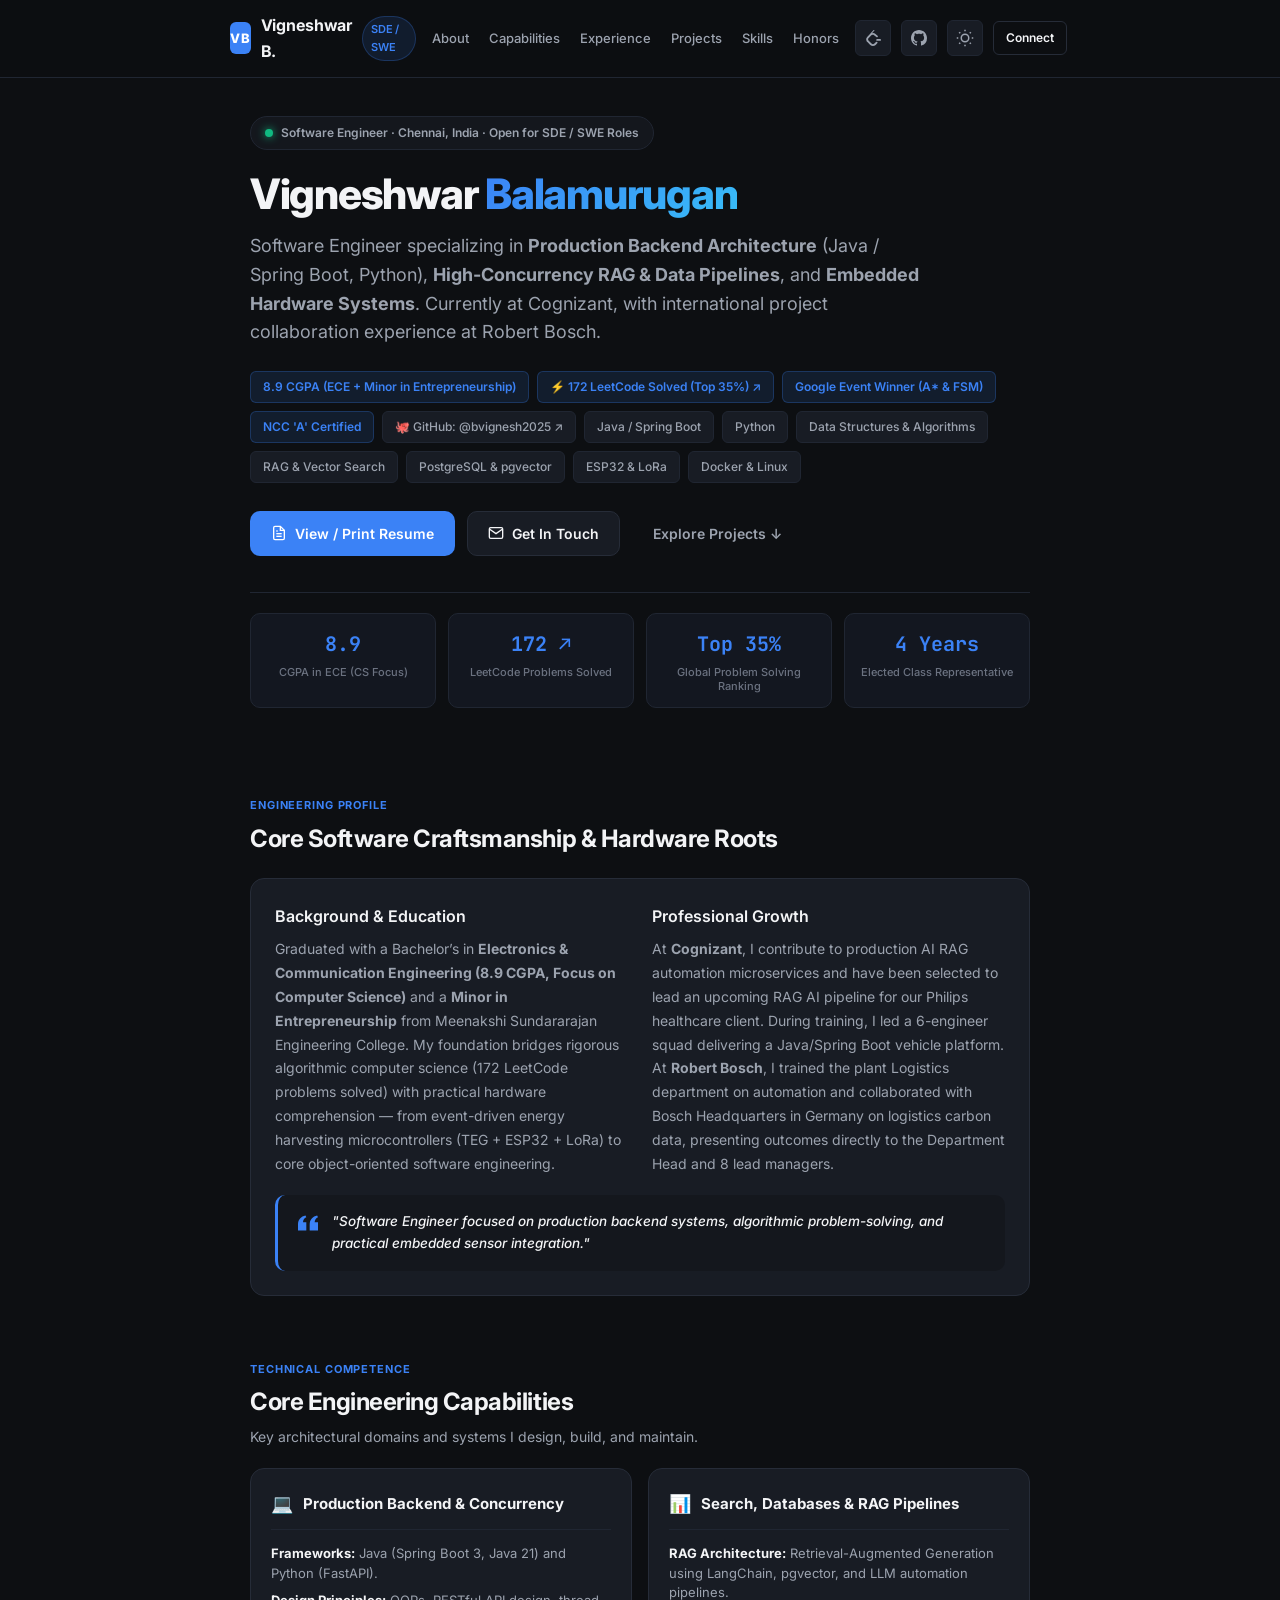
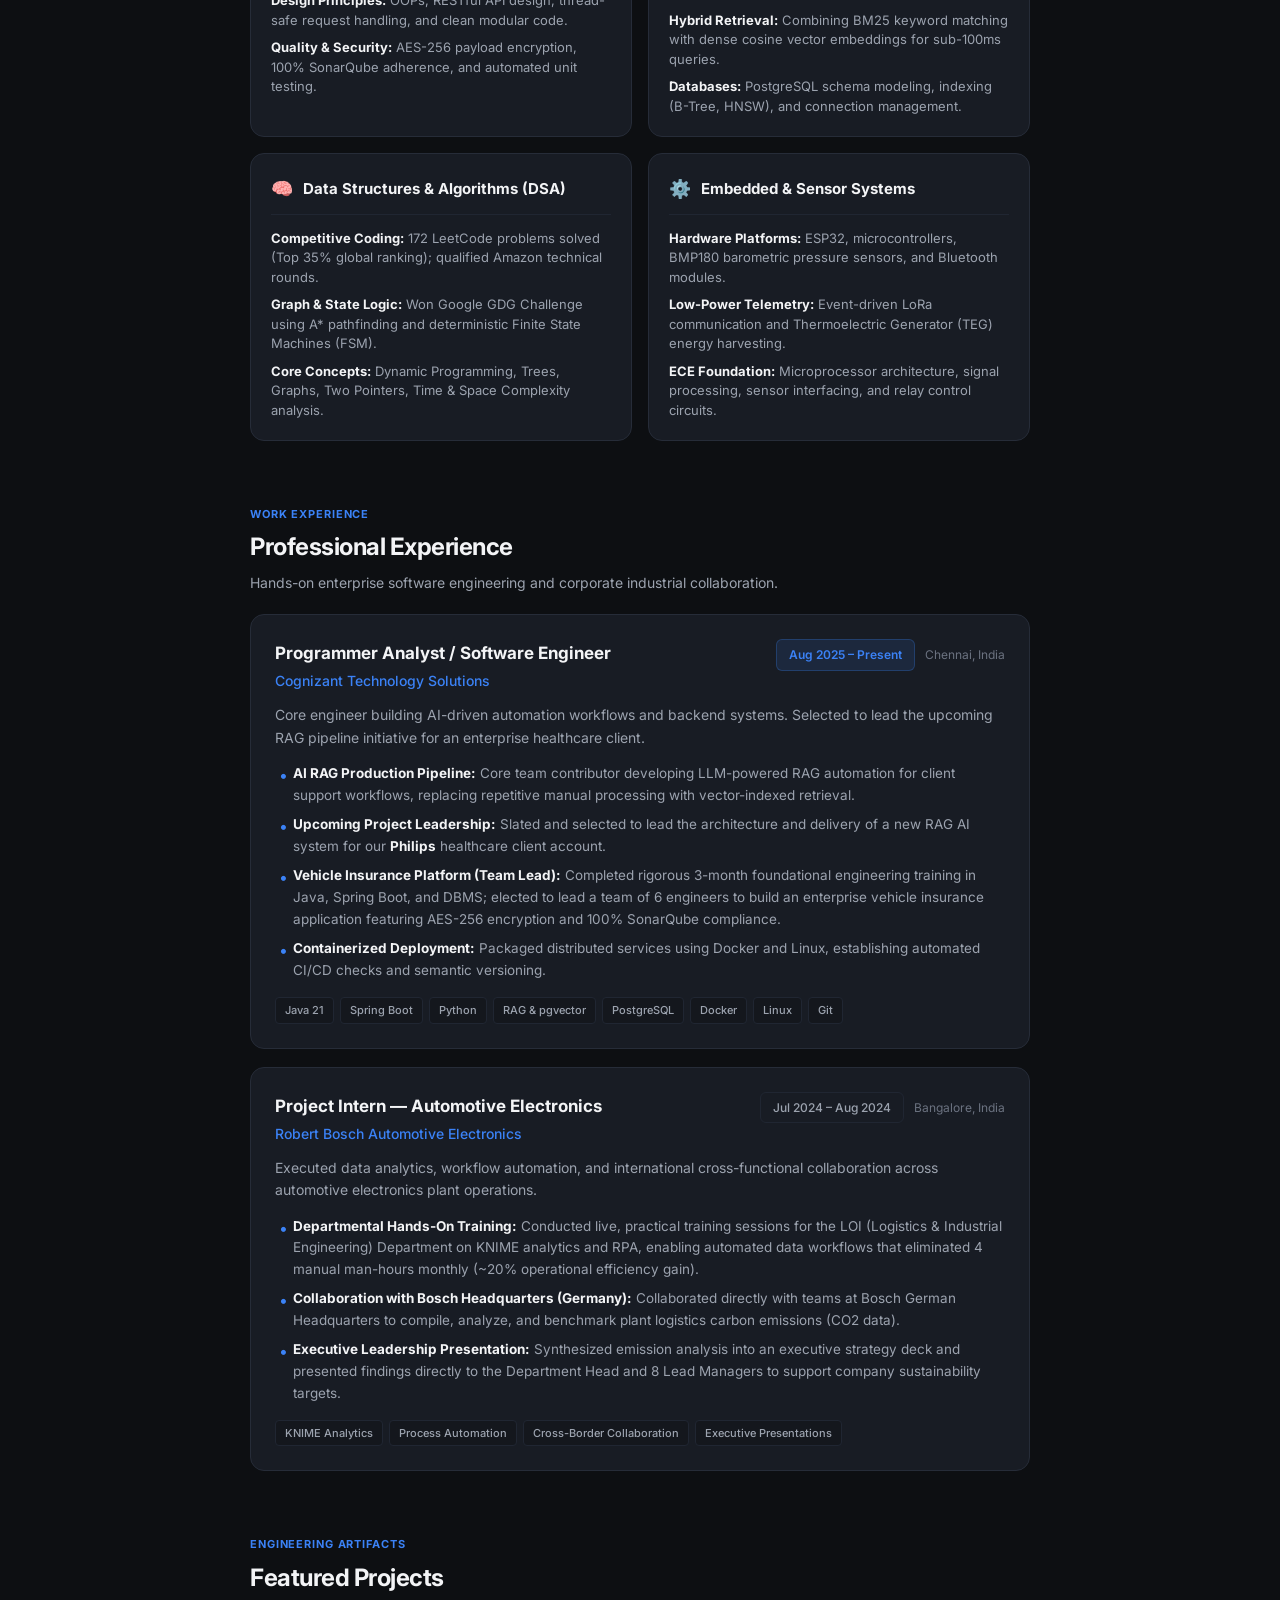
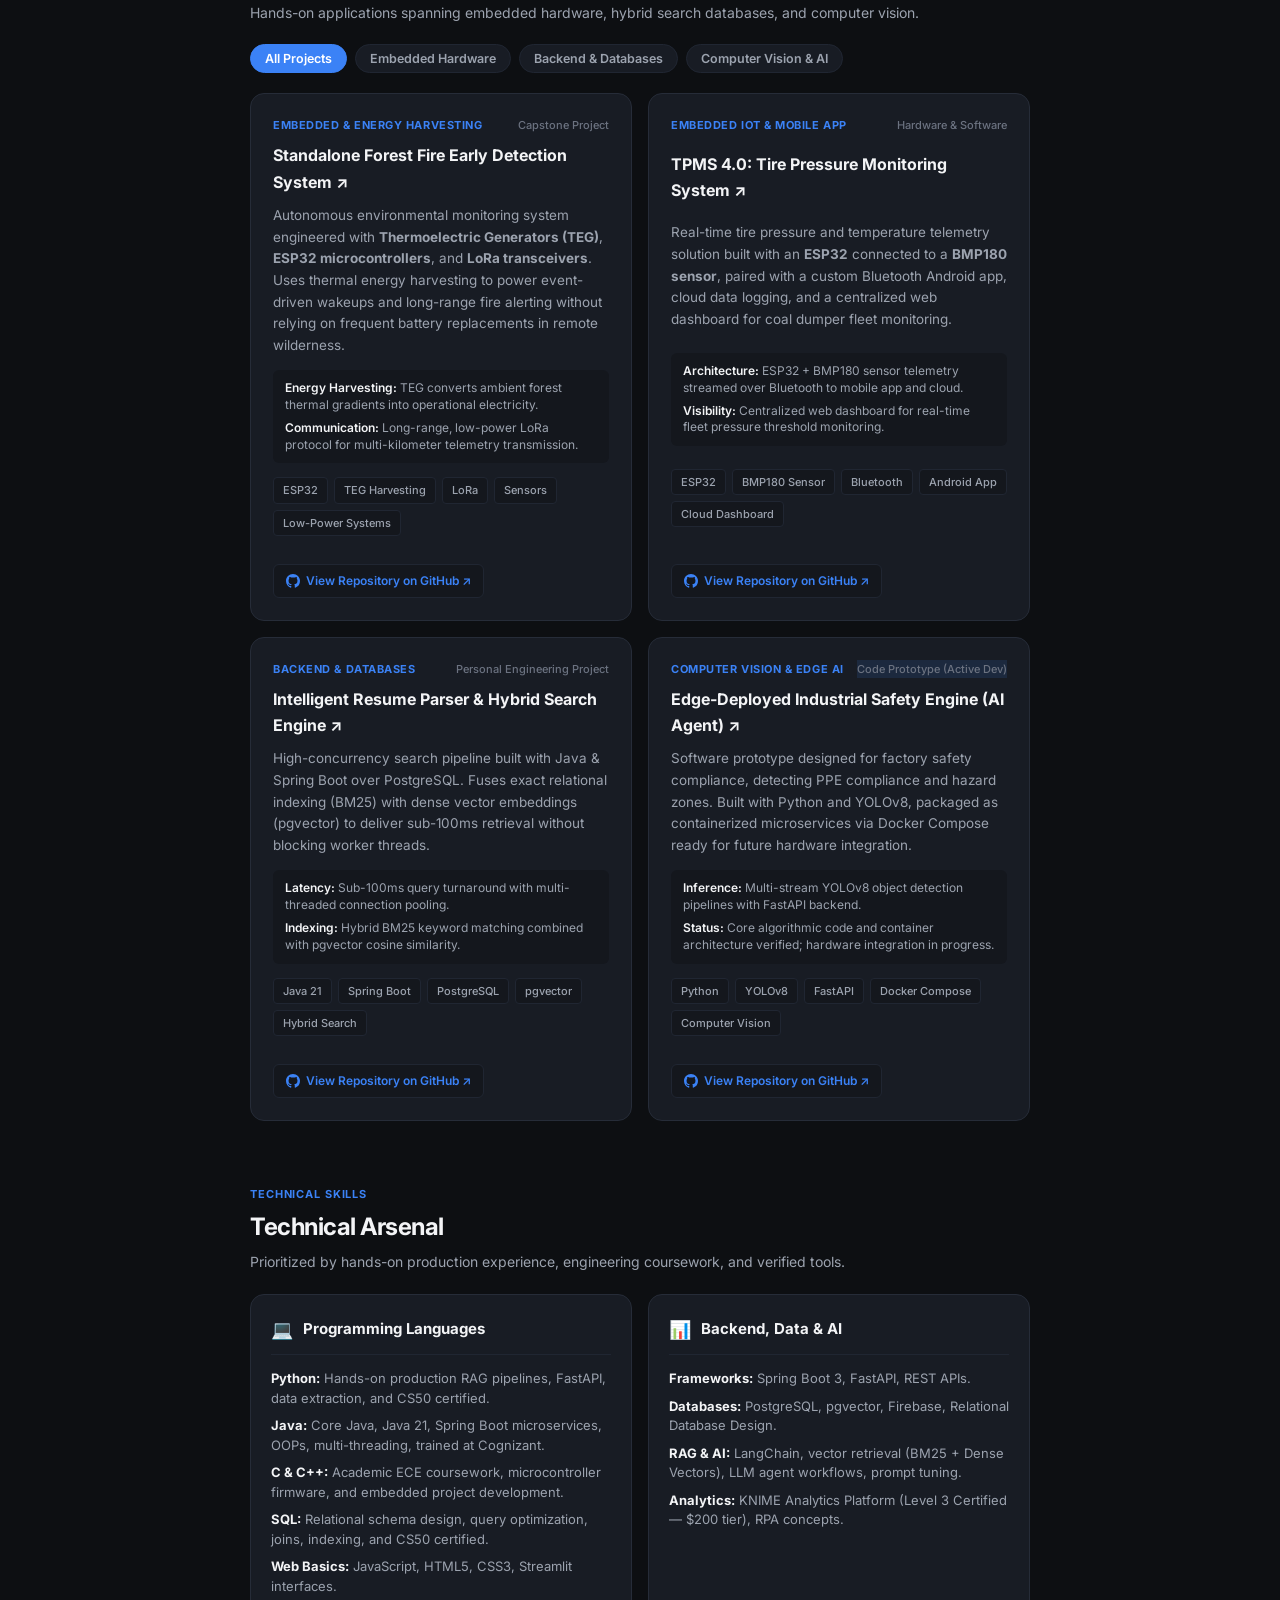
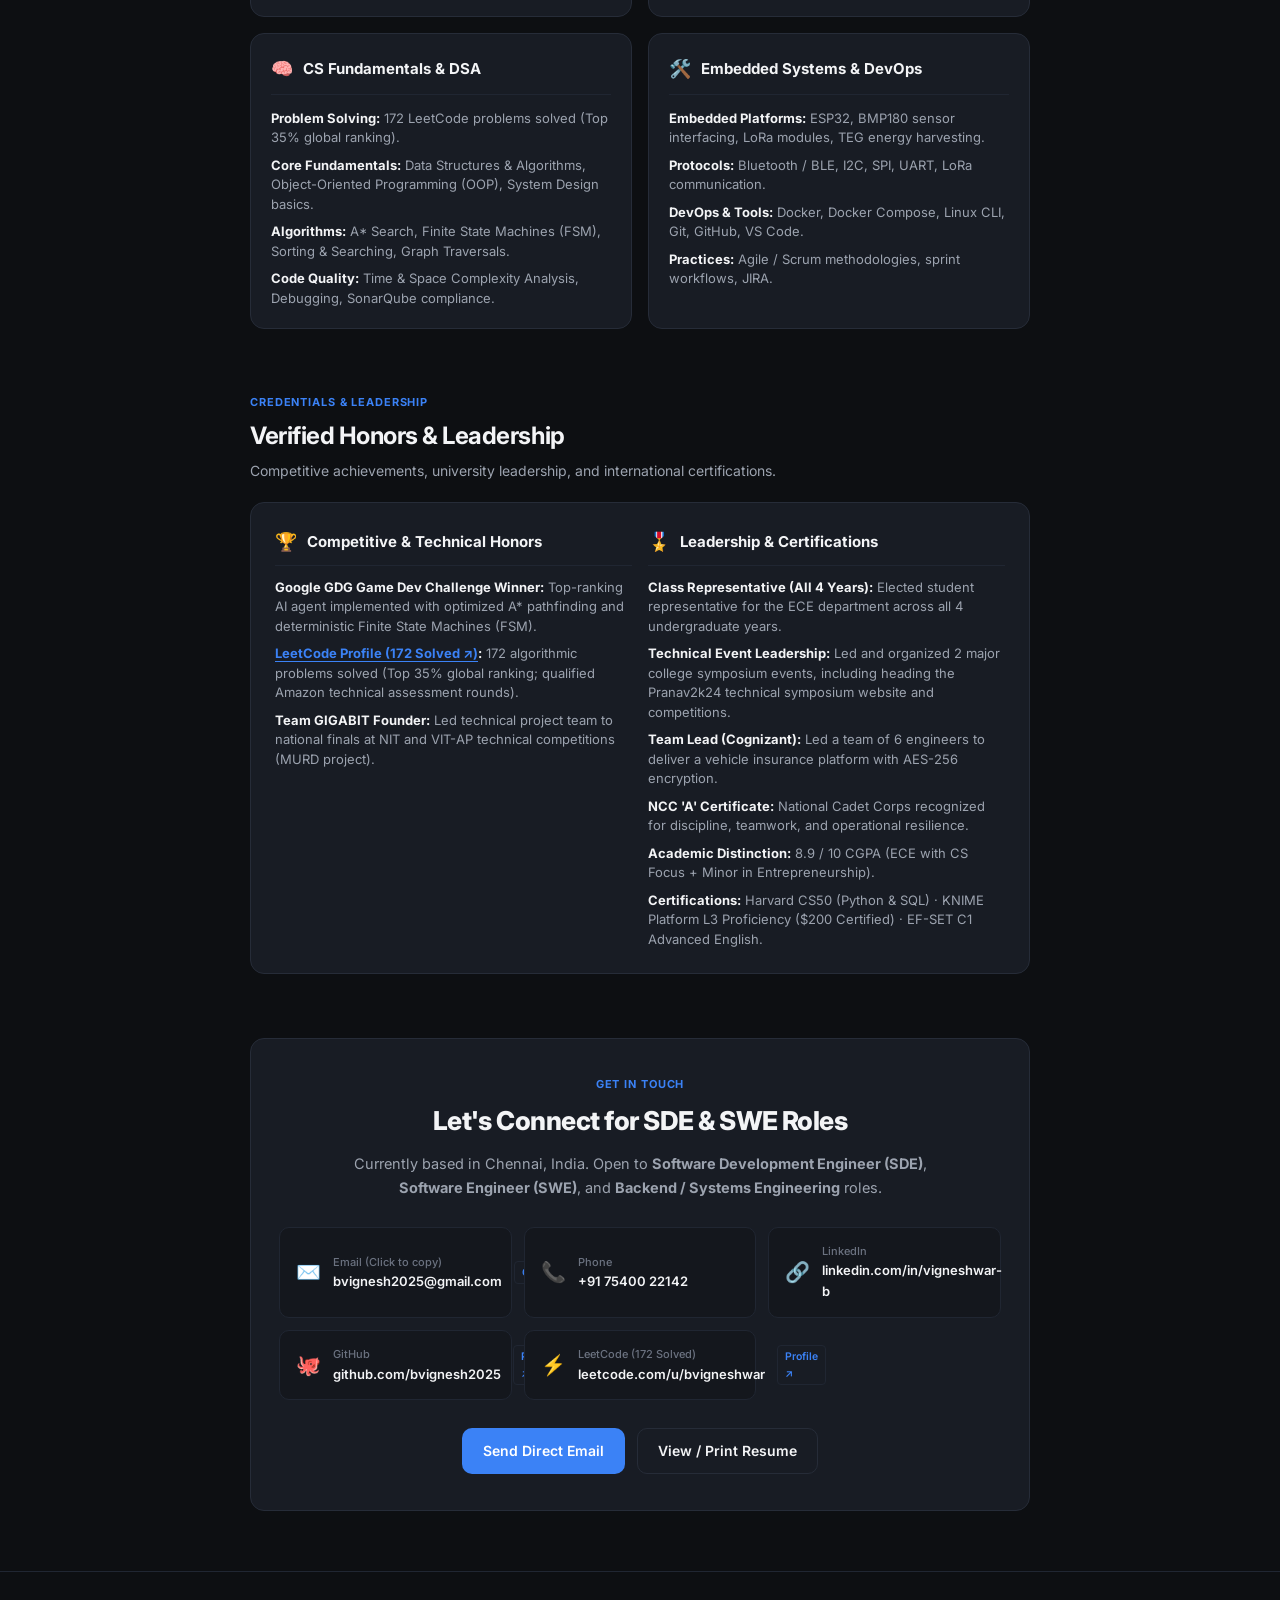
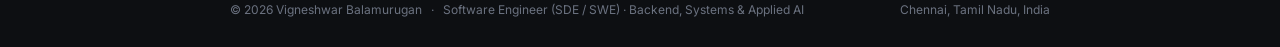
==== index.html @ 5b86caf5 "first commit" ====
<!DOCTYPE html>
<html lang="en" data-theme="dark">
<head>
  <meta charset="UTF-8">
  <meta name="viewport" content="width=device-width, initial-scale=1.0">
  <meta name="description" content="Vigneshwar Balamurugan — Software Engineer specializing in Production Backend (Java / Spring Boot, Python), RAG & Data Pipelines, and Embedded Hardware Systems.">
  <meta name="keywords" content="Vigneshwar Balamurugan, Software Engineer, SDE, SWE, Java, Spring Boot, Python, RAG, PostgreSQL, ESP32, LoRa, Chennai">
  <meta name="author" content="Vigneshwar Balamurugan">
  
  <!-- Open Graph / Social Sharing -->
  <meta property="og:title" content="Vigneshwar Balamurugan | Software Engineer (SDE / SWE)">
  <meta property="og:description" content="Software Engineer specializing in Backend Architecture, High-Concurrency RAG Pipelines, and Embedded Hardware Systems.">
  <meta property="og:type" content="website">
  
  <title>Vigneshwar Balamurugan | Software Engineer (SDE / SWE)</title>
  
  <!-- Favicon (SVG) -->
  <link rel="icon" href="data:image/svg+xml,<svg xmlns='http://www.w3.org/2000/svg' viewBox='0 0 100 100'><text y='.9em' font-size='90'>⚡</text></svg>">
  
  <!-- Google Fonts: Inter & JetBrains Mono -->
  <link rel="preconnect" href="https://fonts.googleapis.com">
  <link rel="preconnect" href="https://fonts.gstatic.com" crossorigin>
  <link href="https://fonts.googleapis.com/css2?family=Inter:wght@300;400;500;600;700;800&family=JetBrains+Mono:wght@400;500;600&display=swap" rel="stylesheet">
  
  <!-- Main Stylesheet -->
  <link rel="stylesheet" href="css/style.css">
</head>
<body>

  <!-- =================================================================
       NAVIGATION HEADER
       ================================================================= -->
  <header class="site-header">
    <div class="nav-container">
      <a href="#hero" class="nav-brand">
        <span class="brand-monogram">VB</span>
        <span class="brand-name">Vigneshwar B.</span>
        <span class="brand-badge">SDE / SWE</span>
      </a>

      <nav class="nav-links" id="navLinks">
        <a href="#about">About</a>
        <a href="#capabilities">Capabilities</a>
        <a href="#experience">Experience</a>
        <a href="#projects">Projects</a>
        <a href="#skills">Skills</a>
        <a href="#honors">Honors</a>
      </nav>

      <div class="nav-actions">
        <!-- LeetCode Nav Link -->
        <a href="https://leetcode.com/u/bvigneshwar/" target="_blank" rel="noopener noreferrer" class="icon-btn" title="LeetCode Profile (172 Solved)">
          <svg viewBox="0 0 24 24" fill="currentColor" style="width:16px;height:16px;"><path d="M13.483 0a1.374 1.374 0 0 0-.961.438L7.116 6.226l-3.854 4.126a5.266 5.266 0 0 0-1.209 2.104 5.35 5.35 0 0 0-.125.513 5.527 5.527 0 0 0 .062 2.362 5.83 5.83 0 0 0 .349 1.017 5.938 5.938 0 0 0 1.271 1.818l4.277 4.193.039.038c2.248 2.165 5.852 2.133 8.063-.074l2.396-2.392c.54-.54.54-1.414.003-1.955a1.378 1.378 0 0 0-1.951-.003l-2.396 2.392a3.021 3.021 0 0 1-4.205.038l-.02-.019-4.276-4.193c-.652-.64-.972-1.469-.948-2.263a2.68 2.68 0 0 1 .066-.523 2.545 2.545 0 0 1 .619-1.164L9.13 8.114c1.058-1.134 3.204-1.27 4.43-.278l3.501 2.831c.593.48 1.461.387 1.94-.207a1.384 1.384 0 0 0-.207-1.943l-3.5-2.831c-.8-.647-1.766-1.045-2.774-1.135a4.773 4.773 0 0 0-2.037.147L14.444.438A1.374 1.374 0 0 0 13.483 0zm4.747 13.497a1.38 1.38 0 0 0-1.38 1.38v.006a1.38 1.38 0 0 0 1.38 1.38h4.39a1.38 1.38 0 0 0 1.38-1.38v-.006a1.38 1.38 0 0 0-1.38-1.38h-4.39z"/></svg>
        </a>

        <!-- GitHub Nav Link -->
        <a href="https://github.com/bvignesh2025" target="_blank" rel="noopener noreferrer" class="icon-btn" title="GitHub Profile">
          <svg viewBox="0 0 24 24" fill="currentColor" style="width:16px;height:16px;"><path d="M12 0C5.37 0 0 5.37 0 12c0 5.31 3.435 9.795 8.205 11.385.6.105.825-.255.825-.57 0-.285-.015-1.23-.015-2.235-3.015.555-3.795-.735-4.035-1.41-.135-.345-.72-1.41-1.23-1.695-.42-.225-1.02-.78-.015-.795.945-.015 1.62.87 1.845 1.23 1.08 1.815 2.805 1.305 3.495.99.105-.78.42-1.305.765-1.605-2.67-.3-5.46-1.335-5.46-5.925 0-1.305.465-2.385 1.23-3.225-.12-.3-.54-1.53.12-3.18 0 0 1.005-.315 3.3 1.23.96-.27 1.98-.405 3-.405s2.04.135 3 .405c2.295-1.56 3.3-1.23 3.3-1.23.66 1.65.24 2.88.12 3.18.765.84 1.23 1.905 1.23 3.225 0 4.605-2.805 5.625-5.475 5.925.435.375.81 1.095.81 2.22 0 1.605-.015 2.895-.015 3.3 0 .315.225.69.825.57A12.02 12.02 0 0 0 24 12c0-6.63-5.37-12-12-12z"/></svg>
        </a>

        <!-- Theme Toggle (Dark/Light) -->
        <button id="themeToggle" class="icon-btn" aria-label="Toggle dark/light mode" title="Toggle Theme">
          <svg class="sun-icon" viewBox="0 0 24 24" fill="none" stroke="currentColor" stroke-width="2">
            <circle cx="12" cy="12" r="5"></circle>
            <line x1="12" y1="1" x2="12" y2="3"></line>
            <line x1="12" y1="21" x2="12" y2="23"></line>
            <line x1="4.22" y1="4.22" x2="5.64" y2="5.64"></line>
            <line x1="18.36" y1="18.36" x2="19.78" y2="19.78"></line>
            <line x1="1" y1="12" x2="3" y2="12"></line>
            <line x1="21" y1="12" x2="23" y2="12"></line>
            <line x1="4.22" y1="19.78" x2="5.64" y2="18.36"></line>
            <line x1="18.36" y1="5.64" x2="19.78" y2="4.22"></line>
          </svg>
          <svg class="moon-icon" viewBox="0 0 24 24" fill="none" stroke="currentColor" stroke-width="2">
            <path d="M21 12.79A9 9 0 1 1 11.21 3 7 7 0 0 0 21 12.79z"></path>
          </svg>
        </button>

        <!-- Quick Contact CTA -->
        <a href="#contact" class="btn btn-sm btn-outline">Connect</a>
      </div>
    </div>
  </header>

  <!-- MAIN WRAPPER -->
  <main class="page-wrapper">
    <div class="content-container">

      <!-- =================================================================
           SECTION 1: HERO & CORE IDENTITY
           ================================================================= -->
      <section id="hero" class="hero-section">
        <!-- Status Pill -->
        <div class="status-pill">
          <span class="status-dot"></span>
          <span>Software Engineer · Chennai, India · Open for SDE / SWE Roles</span>
        </div>

        <h1 class="hero-title">
          Vigneshwar <span class="gradient-text">Balamurugan</span>
        </h1>
        
        <p class="hero-subtitle">
          Software Engineer specializing in <strong>Production Backend Architecture</strong> (Java / Spring Boot, Python), 
          <strong>High-Concurrency RAG & Data Pipelines</strong>, and <strong>Embedded Hardware Systems</strong>. 
          Currently at Cognizant, with international project collaboration experience at Robert Bosch.
        </p>

        <!-- Key Highlights Badges -->
        <div class="badge-group">
          <span class="badge badge-accent">8.9 CGPA (ECE + Minor in Entrepreneurship)</span>
          <a href="https://leetcode.com/u/bvigneshwar/" target="_blank" rel="noopener noreferrer" class="badge badge-accent" style="text-decoration:none;display:inline-flex;align-items:center;gap:4px;">
            <span>⚡ 172 LeetCode Solved (Top 35%) ↗</span>
          </a>
          <span class="badge badge-accent">Google Event Winner (A* & FSM)</span>
          <span class="badge badge-accent">NCC 'A' Certified</span>
          <a href="https://github.com/bvignesh2025" target="_blank" rel="noopener noreferrer" class="badge" style="text-decoration:none;display:inline-flex;align-items:center;gap:4px;">
            <span>🐙 GitHub: @bvignesh2025 ↗</span>
          </a>
          <span class="badge">Java / Spring Boot</span>
          <span class="badge">Python</span>
          <span class="badge">Data Structures & Algorithms</span>
          <span class="badge">RAG & Vector Search</span>
          <span class="badge">PostgreSQL & pgvector</span>
          <span class="badge">ESP32 & LoRa</span>
          <span class="badge">Docker & Linux</span>
        </div>

        <!-- Call to Actions -->
        <div class="hero-actions">
          <a href="resume.html" target="_blank" class="btn btn-primary" id="resumeDownloadBtn">
            <svg viewBox="0 0 24 24" fill="none" stroke="currentColor" stroke-width="2" class="btn-icon">
              <path d="M14 2H6a2 2 0 0 0-2 2v16a2 2 0 0 0 2 2h12a2 2 0 0 0 2-2V8z"></path>
              <polyline points="14 2 14 8 20 8"></polyline>
              <line x1="16" y1="13" x2="8" y2="13"></line>
              <line x1="16" y1="17" x2="8" y2="17"></line>
              <polyline points="10 9 9 9 8 9"></polyline>
            </svg>
            View / Print Resume
          </a>

          <a href="mailto:bvignesh2025@gmail.com" class="btn btn-secondary">
            <svg viewBox="0 0 24 24" fill="none" stroke="currentColor" stroke-width="2" class="btn-icon">
              <path d="M4 4h16c1.1 0 2 .9 2 2v12c0 1.1-.9 2-2 2H4c-1.1 0-2-.9-2-2V6c0-1.1.9-2 2-2z"></path>
              <polyline points="22,6 12,13 2,6"></polyline>
            </svg>
            Get In Touch
          </a>

          <a href="#projects" class="btn btn-ghost">
            Explore Projects ↓
          </a>
        </div>

        <!-- Quick Stats Strip -->
        <div class="stats-strip">
          <div class="stat-card">
            <div class="stat-number">8.9</div>
            <div class="stat-label">CGPA in ECE (CS Focus)</div>
          </div>
          <a href="https://leetcode.com/u/bvigneshwar/" target="_blank" rel="noopener noreferrer" class="stat-card" style="text-decoration:none;display:block;" title="View LeetCode Profile">
            <div class="stat-number" style="color:var(--accent-primary);">172 ↗</div>
            <div class="stat-label">LeetCode Problems Solved</div>
          </a>
          <div class="stat-card">
            <div class="stat-number">Top 35%</div>
            <div class="stat-label">Global Problem Solving Ranking</div>
          </div>
          <div class="stat-card">
            <div class="stat-number">4 Years</div>
            <div class="stat-label">Elected Class Representative</div>
          </div>
        </div>
      </section>


      <!-- =================================================================
           SECTION 2: ABOUT / ENGINEERING PROFILE
           ================================================================= -->
      <section id="about" class="content-section">
        <div class="section-header">
          <div class="section-eyebrow">Engineering Profile</div>
          <h2 class="section-heading">Core Software Craftsmanship & Hardware Roots</h2>
        </div>

        <div class="card narrative-card">
          <div class="narrative-grid">
            <div class="narrative-col">
              <h3 class="narrative-subtitle">Background & Education</h3>
              <p>
                Graduated with a Bachelor’s in <strong>Electronics & Communication Engineering (8.9 CGPA, Focus on Computer Science)</strong> 
                and a <strong>Minor in Entrepreneurship</strong> from Meenakshi Sundararajan Engineering College. My foundation bridges 
                rigorous algorithmic computer science (172 LeetCode problems solved) with practical hardware comprehension — from event-driven 
                energy harvesting microcontrollers (TEG + ESP32 + LoRa) to core object-oriented software engineering.
              </p>
            </div>
            <div class="narrative-col">
              <h3 class="narrative-subtitle">Professional Growth</h3>
              <p>
                At <strong>Cognizant</strong>, I contribute to production AI RAG automation microservices and have been selected to lead an upcoming 
                RAG AI pipeline for our Philips healthcare client. During training, I led a 6-engineer squad delivering a Java/Spring Boot vehicle platform. 
                At <strong>Robert Bosch</strong>, I trained the plant Logistics department on automation and collaborated with Bosch Headquarters in Germany 
                on logistics carbon data, presenting outcomes directly to the Department Head and 8 lead managers.
              </p>
            </div>
          </div>

          <div class="quote-banner">
            <svg class="quote-icon" viewBox="0 0 24 24" fill="currentColor"><path d="M14.017 21v-7.391c0-5.704 3.731-9.57 8.983-10.609l.995 2.151c-2.432.917-3.995 3.638-3.995 5.849h4v10h-9.983zm-14.017 0v-7.391c0-5.704 3.748-9.57 9-10.609l.996 2.151c-2.433.917-3.996 3.638-3.996 5.849h3.983v10h-8.983z"/></svg>
            <p>
              "Software Engineer focused on production backend systems, algorithmic problem-solving, 
              and practical embedded sensor integration."
            </p>
          </div>
        </div>
      </section>


      <!-- =================================================================
           SECTION 3: ENGINEERING CAPABILITIES
           ================================================================= -->
      <section id="capabilities" class="content-section">
        <div class="section-header">
          <div class="section-eyebrow">Technical Competence</div>
          <h2 class="section-heading">Core Engineering Capabilities</h2>
          <p class="section-desc">Key architectural domains and systems I design, build, and maintain.</p>
        </div>

        <div class="skills-grid">
          
          <!-- Capability 1: Backend & Concurrency -->
          <div class="card skill-category-card">
            <div class="skill-cat-header">
              <span class="skill-cat-icon">💻</span>
              <h3>Production Backend & Concurrency</h3>
            </div>
            <ul class="skill-list">
              <li><strong>Frameworks:</strong> Java (Spring Boot 3, Java 21) and Python (FastAPI).</li>
              <li><strong>Design Principles:</strong> OOPs, RESTful API design, thread-safe request handling, and clean modular code.</li>
              <li><strong>Quality & Security:</strong> AES-256 payload encryption, 100% SonarQube adherence, and automated unit testing.</li>
            </ul>
          </div>

          <!-- Capability 2: Search, Data & RAG -->
          <div class="card skill-category-card">
            <div class="skill-cat-header">
              <span class="skill-cat-icon">📊</span>
              <h3>Search, Databases & RAG Pipelines</h3>
            </div>
            <ul class="skill-list">
              <li><strong>RAG Architecture:</strong> Retrieval-Augmented Generation using LangChain, pgvector, and LLM automation pipelines.</li>
              <li><strong>Hybrid Retrieval:</strong> Combining BM25 keyword matching with dense cosine vector embeddings for sub-100ms queries.</li>
              <li><strong>Databases:</strong> PostgreSQL schema modeling, indexing (B-Tree, HNSW), and connection management.</li>
            </ul>
          </div>

          <!-- Capability 3: Algorithms & Problem Solving -->
          <div class="card skill-category-card">
            <div class="skill-cat-header">
              <span class="skill-cat-icon">🧠</span>
              <h3>Data Structures & Algorithms (DSA)</h3>
            </div>
            <ul class="skill-list">
              <li><strong>Competitive Coding:</strong> 172 LeetCode problems solved (Top 35% global ranking); qualified Amazon technical rounds.</li>
              <li><strong>Graph & State Logic:</strong> Won Google GDG Challenge using A* pathfinding and deterministic Finite State Machines (FSM).</li>
              <li><strong>Core Concepts:</strong> Dynamic Programming, Trees, Graphs, Two Pointers, Time & Space Complexity analysis.</li>
            </ul>
          </div>

          <!-- Capability 4: Embedded & Sensor Systems -->
          <div class="card skill-category-card">
            <div class="skill-cat-header">
              <span class="skill-cat-icon">⚙️</span>
              <h3>Embedded & Sensor Systems</h3>
            </div>
            <ul class="skill-list">
              <li><strong>Hardware Platforms:</strong> ESP32, microcontrollers, BMP180 barometric pressure sensors, and Bluetooth modules.</li>
              <li><strong>Low-Power Telemetry:</strong> Event-driven LoRa communication and Thermoelectric Generator (TEG) energy harvesting.</li>
              <li><strong>ECE Foundation:</strong> Microprocessor architecture, signal processing, sensor interfacing, and relay control circuits.</li>
            </ul>
          </div>

        </div>
      </section>


      <!-- =================================================================
           SECTION 4: PROFESSIONAL EXPERIENCE
           ================================================================= -->
      <section id="experience" class="content-section">
        <div class="section-header">
          <div class="section-eyebrow">Work Experience</div>
          <h2 class="section-heading">Professional Experience</h2>
          <p class="section-desc">Hands-on enterprise software engineering and corporate industrial collaboration.</p>
        </div>

        <div class="timeline-container">

          <!-- Experience 1: Cognizant -->
          <div class="timeline-card card">
            <div class="timeline-header">
              <div>
                <h3 class="role-title">Programmer Analyst / Software Engineer</h3>
                <div class="company-name">Cognizant Technology Solutions</div>
              </div>
              <div class="time-location">
                <span class="badge badge-accent">Aug 2025 – Present</span>
                <span class="location-text">Chennai, India</span>
              </div>
            </div>
            
            <p class="role-summary">
              Core engineer building AI-driven automation workflows and backend systems. Selected to lead the upcoming RAG pipeline initiative for an enterprise healthcare client.
            </p>

            <ul class="role-bullets">
              <li>
                <strong>AI RAG Production Pipeline:</strong> Core team contributor developing LLM-powered RAG automation for client support workflows, replacing repetitive manual processing with vector-indexed retrieval.
              </li>
              <li>
                <strong>Upcoming Project Leadership:</strong> Slated and selected to lead the architecture and delivery of a new RAG AI system for our <strong>Philips</strong> healthcare client account.
              </li>
              <li>
                <strong>Vehicle Insurance Platform (Team Lead):</strong> Completed rigorous 3-month foundational engineering training in Java, Spring Boot, and DBMS; elected to lead a team of 6 engineers to build an enterprise vehicle insurance application featuring AES-256 encryption and 100% SonarQube compliance.
              </li>
              <li>
                <strong>Containerized Deployment:</strong> Packaged distributed services using Docker and Linux, establishing automated CI/CD checks and semantic versioning.
              </li>
            </ul>

            <div class="tech-pill-group">
              <span class="tech-pill">Java 21</span>
              <span class="tech-pill">Spring Boot</span>
              <span class="tech-pill">Python</span>
              <span class="tech-pill">RAG & pgvector</span>
              <span class="tech-pill">PostgreSQL</span>
              <span class="tech-pill">Docker</span>
              <span class="tech-pill">Linux</span>
              <span class="tech-pill">Git</span>
            </div>
          </div>

          <!-- Experience 2: Robert Bosch -->
          <div class="timeline-card card">
            <div class="timeline-header">
              <div>
                <h3 class="role-title">Project Intern — Automotive Electronics</h3>
                <div class="company-name">Robert Bosch Automotive Electronics</div>
              </div>
              <div class="time-location">
                <span class="badge">Jul 2024 – Aug 2024</span>
                <span class="location-text">Bangalore, India</span>
              </div>
            </div>
            
            <p class="role-summary">
              Executed data analytics, workflow automation, and international cross-functional collaboration across automotive electronics plant operations.
            </p>

            <ul class="role-bullets">
              <li>
                <strong>Departmental Hands-On Training:</strong> Conducted live, practical training sessions for the LOI (Logistics & Industrial Engineering) Department on KNIME analytics and RPA, enabling automated data workflows that eliminated 4 manual man-hours monthly (~20% operational efficiency gain).
              </li>
              <li>
                <strong>Collaboration with Bosch Headquarters (Germany):</strong> Collaborated directly with teams at Bosch German Headquarters to compile, analyze, and benchmark plant logistics carbon emissions (CO2 data).
              </li>
              <li>
                <strong>Executive Leadership Presentation:</strong> Synthesized emission analysis into an executive strategy deck and presented findings directly to the Department Head and 8 Lead Managers to support company sustainability targets.
              </li>
            </ul>

            <div class="tech-pill-group">
              <span class="tech-pill">KNIME Analytics</span>
              <span class="tech-pill">Process Automation</span>
              <span class="tech-pill">Cross-Border Collaboration</span>
              <span class="tech-pill">Executive Presentations</span>
            </div>
          </div>

        </div>
      </section>


      <!-- =================================================================
           SECTION 5: FEATURED PROJECTS
           ================================================================= -->
      <section id="projects" class="content-section">
        <div class="section-header">
          <div class="section-eyebrow">Engineering Artifacts</div>
          <h2 class="section-heading">Featured Projects</h2>
          <p class="section-desc">Hands-on applications spanning embedded hardware, hybrid search databases, and computer vision.</p>
        </div>

        <!-- Filter Controls -->
        <div class="filter-bar">
          <button class="filter-btn active" data-filter="all">All Projects</button>
          <button class="filter-btn" data-filter="embedded">Embedded Hardware</button>
          <button class="filter-btn" data-filter="systems">Backend & Databases</button>
          <button class="filter-btn" data-filter="ai">Computer Vision & AI</button>
        </div>

        <div class="projects-grid" id="projectsGrid">

          <!-- Project 1: Forest Fire Early Detection System -->
          <div class="project-card card" data-category="embedded" data-url="https://github.com/bvignesh2025/Forest-Fire-Standalone-Instant-Detection-System-FFDSS-">
            <div class="project-top">
              <div class="project-category">Embedded & Energy Harvesting</div>
              <div class="project-status">Capstone Project</div>
            </div>
            <h3 class="project-title">
              <a href="https://github.com/bvignesh2025/Forest-Fire-Standalone-Instant-Detection-System-FFDSS-" target="_blank" rel="noopener noreferrer" class="project-title-link">
                Standalone Forest Fire Early Detection System ↗
              </a>
            </h3>
            <p class="project-description">
              Autonomous environmental monitoring system engineered with <strong>Thermoelectric Generators (TEG)</strong>, 
              <strong>ESP32 microcontrollers</strong>, and <strong>LoRa transceivers</strong>. Uses thermal energy harvesting 
              to power event-driven wakeups and long-range fire alerting without relying on frequent battery replacements in remote wilderness.
            </p>
            <div class="project-highlights">
              <div class="highlight-item">
                <span class="highlight-key">Energy Harvesting:</span> TEG converts ambient forest thermal gradients into operational electricity.
              </div>
              <div class="highlight-item">
                <span class="highlight-key">Communication:</span> Long-range, low-power LoRa protocol for multi-kilometer telemetry transmission.
              </div>
            </div>
            <div class="tech-pill-group" style="margin-bottom: 14px;">
              <span class="tech-pill">ESP32</span>
              <span class="tech-pill">TEG Harvesting</span>
              <span class="tech-pill">LoRa</span>
              <span class="tech-pill">Sensors</span>
              <span class="tech-pill">Low-Power Systems</span>
            </div>
            <div class="project-action-row">
              <a href="https://github.com/bvignesh2025/Forest-Fire-Standalone-Instant-Detection-System-FFDSS-" target="_blank" rel="noopener noreferrer" class="project-code-link">
                <svg viewBox="0 0 24 24" fill="currentColor" style="width:14px;height:14px;"><path d="M12 0C5.37 0 0 5.37 0 12c0 5.31 3.435 9.795 8.205 11.385.6.105.825-.255.825-.57 0-.285-.015-1.23-.015-2.235-3.015.555-3.795-.735-4.035-1.41-.135-.345-.72-1.41-1.23-1.695-.42-.225-1.02-.78-.015-.795.945-.015 1.62.87 1.845 1.23 1.08 1.815 2.805 1.305 3.495.99.105-.78.42-1.305.765-1.605-2.67-.3-5.46-1.335-5.46-5.925 0-1.305.465-2.385 1.23-3.225-.12-.3-.54-1.53.12-3.18 0 0 1.005-.315 3.3 1.23.96-.27 1.98-.405 3-.405s2.04.135 3 .405c2.295-1.56 3.3-1.23 3.3-1.23.66 1.65.24 2.88.12 3.18.765.84 1.23 1.905 1.23 3.225 0 4.605-2.805 5.625-5.475 5.925.435.375.81 1.095.81 2.22 0 1.605-.015 2.895-.015 3.3 0 .315.225.69.825.57A12.02 12.02 0 0 0 24 12c0-6.63-5.37-12-12-12z"/></svg>
                View Repository on GitHub ↗
              </a>
            </div>
          </div>

          <!-- Project 2: TPMS 4.0 -->
          <div class="project-card card" data-category="embedded" data-url="https://github.com/bvignesh2025/TPMS-4.0">
            <div class="project-top">
              <div class="project-category">Embedded IoT & Mobile App</div>
              <div class="project-status">Hardware & Software</div>
            </div>
            <h3 class="project-title">
              <a href="https://github.com/bvignesh2025/TPMS-4.0" target="_blank" rel="noopener noreferrer" class="project-title-link">
                TPMS 4.0: Tire Pressure Monitoring System ↗
              </a>
            </h3>
            <p class="project-description">
              Real-time tire pressure and temperature telemetry solution built with an <strong>ESP32</strong> connected to a 
              <strong>BMP180 sensor</strong>, paired with a custom Bluetooth Android app, cloud data logging, and a centralized web dashboard 
              for coal dumper fleet monitoring.
            </p>
            <div class="project-highlights">
              <div class="highlight-item">
                <span class="highlight-key">Architecture:</span> ESP32 + BMP180 sensor telemetry streamed over Bluetooth to mobile app and cloud.
              </div>
              <div class="highlight-item">
                <span class="highlight-key">Visibility:</span> Centralized web dashboard for real-time fleet pressure threshold monitoring.
              </div>
            </div>
            <div class="tech-pill-group" style="margin-bottom: 14px;">
              <span class="tech-pill">ESP32</span>
              <span class="tech-pill">BMP180 Sensor</span>
              <span class="tech-pill">Bluetooth</span>
              <span class="tech-pill">Android App</span>
              <span class="tech-pill">Cloud Dashboard</span>
            </div>
            <div class="project-action-row">
              <a href="https://github.com/bvignesh2025/TPMS-4.0" target="_blank" rel="noopener noreferrer" class="project-code-link">
                <svg viewBox="0 0 24 24" fill="currentColor" style="width:14px;height:14px;"><path d="M12 0C5.37 0 0 5.37 0 12c0 5.31 3.435 9.795 8.205 11.385.6.105.825-.255.825-.57 0-.285-.015-1.23-.015-2.235-3.015.555-3.795-.735-4.035-1.41-.135-.345-.72-1.41-1.23-1.695-.42-.225-1.02-.78-.015-.795.945-.015 1.62.87 1.845 1.23 1.08 1.815 2.805 1.305 3.495.99.105-.78.42-1.305.765-1.605-2.67-.3-5.46-1.335-5.46-5.925 0-1.305.465-2.385 1.23-3.225-.12-.3-.54-1.53.12-3.18 0 0 1.005-.315 3.3 1.23.96-.27 1.98-.405 3-.405s2.04.135 3 .405c2.295-1.56 3.3-1.23 3.3-1.23.66 1.65.24 2.88.12 3.18.765.84 1.23 1.905 1.23 3.225 0 4.605-2.805 5.625-5.475 5.925.435.375.81 1.095.81 2.22 0 1.605-.015 2.895-.015 3.3 0 .315.225.69.825.57A12.02 12.02 0 0 0 24 12c0-6.63-5.37-12-12-12z"/></svg>
                View Repository on GitHub ↗
              </a>
            </div>
          </div>

          <!-- Project 3: Concurrent Hybrid Database Search Engine -->
          <div class="project-card card" data-category="systems" data-url="https://github.com/bvignesh2025/Intelligent-Resume-Parser-RAG">
            <div class="project-top">
              <div class="project-category">Backend & Databases</div>
              <div class="project-status">Personal Engineering Project</div>
            </div>
            <h3 class="project-title">
              <a href="https://github.com/bvignesh2025/Intelligent-Resume-Parser-RAG" target="_blank" rel="noopener noreferrer" class="project-title-link">
                Intelligent Resume Parser & Hybrid Search Engine ↗
              </a>
            </h3>
            <p class="project-description">
              High-concurrency search pipeline built with Java & Spring Boot over PostgreSQL. Fuses exact relational indexing (BM25) 
              with dense vector embeddings (pgvector) to deliver sub-100ms retrieval without blocking worker threads.
            </p>
            <div class="project-highlights">
              <div class="highlight-item">
                <span class="highlight-key">Latency:</span> Sub-100ms query turnaround with multi-threaded connection pooling.
              </div>
              <div class="highlight-item">
                <span class="highlight-key">Indexing:</span> Hybrid BM25 keyword matching combined with pgvector cosine similarity.
              </div>
            </div>
            <div class="tech-pill-group" style="margin-bottom: 14px;">
              <span class="tech-pill">Java 21</span>
              <span class="tech-pill">Spring Boot</span>
              <span class="tech-pill">PostgreSQL</span>
              <span class="tech-pill">pgvector</span>
              <span class="tech-pill">Hybrid Search</span>
            </div>
            <div class="project-action-row">
              <a href="https://github.com/bvignesh2025/Intelligent-Resume-Parser-RAG" target="_blank" rel="noopener noreferrer" class="project-code-link">
                <svg viewBox="0 0 24 24" fill="currentColor" style="width:14px;height:14px;"><path d="M12 0C5.37 0 0 5.37 0 12c0 5.31 3.435 9.795 8.205 11.385.6.105.825-.255.825-.57 0-.285-.015-1.23-.015-2.235-3.015.555-3.795-.735-4.035-1.41-.135-.345-.72-1.41-1.23-1.695-.42-.225-1.02-.78-.015-.795.945-.015 1.62.87 1.845 1.23 1.08 1.815 2.805 1.305 3.495.99.105-.78.42-1.305.765-1.605-2.67-.3-5.46-1.335-5.46-5.925 0-1.305.465-2.385 1.23-3.225-.12-.3-.54-1.53.12-3.18 0 0 1.005-.315 3.3 1.23.96-.27 1.98-.405 3-.405s2.04.135 3 .405c2.295-1.56 3.3-1.23 3.3-1.23.66 1.65.24 2.88.12 3.18.765.84 1.23 1.905 1.23 3.225 0 4.605-2.805 5.625-5.475 5.925.435.375.81 1.095.81 2.22 0 1.605-.015 2.895-.015 3.3 0 .315.225.69.825.57A12.02 12.02 0 0 0 24 12c0-6.63-5.37-12-12-12z"/></svg>
                View Repository on GitHub ↗
              </a>
            </div>
          </div>

          <!-- Project 4: Edge-Deployed Industrial Safety Engine -->
          <div class="project-card card" data-category="ai" data-url="https://github.com/bvignesh2025/Industrial_Ai_Agent">
            <div class="project-top">
              <div class="project-category">Computer Vision & Edge AI</div>
              <div class="project-status badge-accent">Code Prototype (Active Dev)</div>
            </div>
            <h3 class="project-title">
              <a href="https://github.com/bvignesh2025/Industrial_Ai_Agent" target="_blank" rel="noopener noreferrer" class="project-title-link">
                Edge-Deployed Industrial Safety Engine (AI Agent) ↗
              </a>
            </h3>
            <p class="project-description">
              Software prototype designed for factory safety compliance, detecting PPE compliance and hazard zones. 
              Built with Python and YOLOv8, packaged as containerized microservices via Docker Compose ready for future hardware integration.
            </p>
            <div class="project-highlights">
              <div class="highlight-item">
                <span class="highlight-key">Inference:</span> Multi-stream YOLOv8 object detection pipelines with FastAPI backend.
              </div>
              <div class="highlight-item">
                <span class="highlight-key">Status:</span> Core algorithmic code and container architecture verified; hardware integration in progress.
              </div>
            </div>
            <div class="tech-pill-group" style="margin-bottom: 14px;">
              <span class="tech-pill">Python</span>
              <span class="tech-pill">YOLOv8</span>
              <span class="tech-pill">FastAPI</span>
              <span class="tech-pill">Docker Compose</span>
              <span class="tech-pill">Computer Vision</span>
            </div>
            <div class="project-action-row">
              <a href="https://github.com/bvignesh2025/Industrial_Ai_Agent" target="_blank" rel="noopener noreferrer" class="project-code-link">
                <svg viewBox="0 0 24 24" fill="currentColor" style="width:14px;height:14px;"><path d="M12 0C5.37 0 0 5.37 0 12c0 5.31 3.435 9.795 8.205 11.385.6.105.825-.255.825-.57 0-.285-.015-1.23-.015-2.235-3.015.555-3.795-.735-4.035-1.41-.135-.345-.72-1.41-1.23-1.695-.42-.225-1.02-.78-.015-.795.945-.015 1.62.87 1.845 1.23 1.08 1.815 2.805 1.305 3.495.99.105-.78.42-1.305.765-1.605-2.67-.3-5.46-1.335-5.46-5.925 0-1.305.465-2.385 1.23-3.225-.12-.3-.54-1.53.12-3.18 0 0 1.005-.315 3.3 1.23.96-.27 1.98-.405 3-.405s2.04.135 3 .405c2.295-1.56 3.3-1.23 3.3-1.23.66 1.65.24 2.88.12 3.18.765.84 1.23 1.905 1.23 3.225 0 4.605-2.805 5.625-5.475 5.925.435.375.81 1.095.81 2.22 0 1.605-.015 2.895-.015 3.3 0 .315.225.69.825.57A12.02 12.02 0 0 0 24 12c0-6.63-5.37-12-12-12z"/></svg>
                View Repository on GitHub ↗
              </a>
            </div>
          </div>

        </div>
      </section>


      <!-- =================================================================
           SECTION 6: TECHNICAL ARSENAL / SKILLS
           (Strictly prioritized by hands-on experience first)
           ================================================================= -->
      <section id="skills" class="content-section">
        <div class="section-header">
          <div class="section-eyebrow">Technical Skills</div>
          <h2 class="section-heading">Technical Arsenal</h2>
          <p class="section-desc">Prioritized by hands-on production experience, engineering coursework, and verified tools.</p>
        </div>

        <div class="skills-grid">
          
          <!-- Skill 1: Core Programming -->
          <div class="card skill-category-card">
            <div class="skill-cat-header">
              <span class="skill-cat-icon">💻</span>
              <h3>Programming Languages</h3>
            </div>
            <ul class="skill-list">
              <li><strong>Python:</strong> Hands-on production RAG pipelines, FastAPI, data extraction, and CS50 certified.</li>
              <li><strong>Java:</strong> Core Java, Java 21, Spring Boot microservices, OOPs, multi-threading, trained at Cognizant.</li>
              <li><strong>C & C++:</strong> Academic ECE coursework, microcontroller firmware, and embedded project development.</li>
              <li><strong>SQL:</strong> Relational schema design, query optimization, joins, indexing, and CS50 certified.</li>
              <li><strong>Web Basics:</strong> JavaScript, HTML5, CSS3, Streamlit interfaces.</li>
            </ul>
          </div>

          <!-- Skill 2: Backend, Databases & RAG -->
          <div class="card skill-category-card">
            <div class="skill-cat-header">
              <span class="skill-cat-icon">📊</span>
              <h3>Backend, Data & AI</h3>
            </div>
            <ul class="skill-list">
              <li><strong>Frameworks:</strong> Spring Boot 3, FastAPI, REST APIs.</li>
              <li><strong>Databases:</strong> PostgreSQL, pgvector, Firebase, Relational Database Design.</li>
              <li><strong>RAG & AI:</strong> LangChain, vector retrieval (BM25 + Dense Vectors), LLM agent workflows, prompt tuning.</li>
              <li><strong>Analytics:</strong> KNIME Analytics Platform (Level 3 Certified — $200 tier), RPA concepts.</li>
            </ul>
          </div>

          <!-- Skill 3: Computer Science & DSA -->
          <div class="card skill-category-card">
            <div class="skill-cat-header">
              <span class="skill-cat-icon">🧠</span>
              <h3>CS Fundamentals & DSA</h3>
            </div>
            <ul class="skill-list">
              <li><strong>Problem Solving:</strong> 172 LeetCode problems solved (Top 35% global ranking).</li>
              <li><strong>Core Fundamentals:</strong> Data Structures & Algorithms, Object-Oriented Programming (OOP), System Design basics.</li>
              <li><strong>Algorithms:</strong> A* Search, Finite State Machines (FSM), Sorting & Searching, Graph Traversals.</li>
              <li><strong>Code Quality:</strong> Time & Space Complexity Analysis, Debugging, SonarQube compliance.</li>
            </ul>
          </div>

          <!-- Skill 4: Embedded & DevOps Tooling -->
          <div class="card skill-category-card">
            <div class="skill-cat-header">
              <span class="skill-cat-icon">🛠️</span>
              <h3>Embedded Systems & DevOps</h3>
            </div>
            <ul class="skill-list">
              <li><strong>Embedded Platforms:</strong> ESP32, BMP180 sensor interfacing, LoRa modules, TEG energy harvesting.</li>
              <li><strong>Protocols:</strong> Bluetooth / BLE, I2C, SPI, UART, LoRa communication.</li>
              <li><strong>DevOps & Tools:</strong> Docker, Docker Compose, Linux CLI, Git, GitHub, VS Code.</li>
              <li><strong>Practices:</strong> Agile / Scrum methodologies, sprint workflows, JIRA.</li>
            </ul>
          </div>

        </div>
      </section>


      <!-- =================================================================
           SECTION 7: HONORS, CERTIFICATIONS & LEADERSHIP
           ================================================================= -->
      <section id="honors" class="content-section">
        <div class="section-header">
          <div class="section-eyebrow">Credentials & Leadership</div>
          <h2 class="section-heading">Verified Honors & Leadership</h2>
          <p class="section-desc">Competitive achievements, university leadership, and international certifications.</p>
        </div>

        <div class="card" style="padding: 24px;">
          <div class="skills-grid" style="grid-template-columns: repeat(auto-fit, minmax(280px, 1fr)); gap: 16px;">
            <div>
              <div class="skill-cat-header" style="border-bottom: 1px solid var(--border-divider); padding-bottom: 8px; margin-bottom: 12px;">
                <span class="skill-cat-icon">🏆</span>
                <h3>Competitive & Technical Honors</h3>
              </div>
              <ul class="skill-list">
                <li><strong>Google GDG Game Dev Challenge Winner:</strong> Top-ranking AI agent implemented with optimized A* pathfinding and deterministic Finite State Machines (FSM).</li>
                <li><strong><a href="https://leetcode.com/u/bvigneshwar/" target="_blank" rel="noopener noreferrer" style="color:var(--accent-primary);text-decoration:underline;text-underline-offset:3px;">LeetCode Profile (172 Solved ↗)</a>:</strong> 172 algorithmic problems solved (Top 35% global ranking; qualified Amazon technical assessment rounds).</li>
                <li><strong>Team GIGABIT Founder:</strong> Led technical project team to national finals at NIT and VIT-AP technical competitions (MURD project).</li>
              </ul>
            </div>

            <div>
              <div class="skill-cat-header" style="border-bottom: 1px solid var(--border-divider); padding-bottom: 8px; margin-bottom: 12px;">
                <span class="skill-cat-icon">🎖️</span>
                <h3>Leadership & Certifications</h3>
              </div>
              <ul class="skill-list">
                <li><strong>Class Representative (All 4 Years):</strong> Elected student representative for the ECE department across all 4 undergraduate years.</li>
                <li><strong>Technical Event Leadership:</strong> Led and organized 2 major college symposium events, including heading the Pranav2k24 technical symposium website and competitions.</li>
                <li><strong>Team Lead (Cognizant):</strong> Led a team of 6 engineers to deliver a vehicle insurance platform with AES-256 encryption.</li>
                <li><strong>NCC 'A' Certificate:</strong> National Cadet Corps recognized for discipline, teamwork, and operational resilience.</li>
                <li><strong>Academic Distinction:</strong> 8.9 / 10 CGPA (ECE with CS Focus + Minor in Entrepreneurship).</li>
                <li><strong>Certifications:</strong> Harvard CS50 (Python & SQL) · KNIME Platform L3 Proficiency ($200 Certified) · EF-SET C1 Advanced English.</li>
              </ul>
            </div>
          </div>
        </div>
      </section>


      <!-- =================================================================
           SECTION 8: CONTACT & CONNECT
           ================================================================= -->
      <section id="contact" class="content-section">
        <div class="card contact-card">
          <div class="contact-header">
            <div class="section-eyebrow">Get In Touch</div>
            <h2 class="contact-title">Let's Connect for SDE & SWE Roles</h2>
            <p class="contact-desc">
              Currently based in Chennai, India. Open to <strong>Software Development Engineer (SDE)</strong>, 
              <strong>Software Engineer (SWE)</strong>, and <strong>Backend / Systems Engineering</strong> roles.
            </p>
          </div>

          <div class="contact-methods">
            <!-- Email Item with Click to Copy -->
            <div class="contact-method-item" id="copyEmailBtn" title="Click to copy email">
              <span class="method-icon">✉️</span>
              <div class="method-details">
                <span class="method-label">Email (Click to copy)</span>
                <span class="method-value" id="emailText">bvignesh2025@gmail.com</span>
              </div>
              <span class="copy-badge" id="copyBadge">Copy</span>
            </div>

            <!-- Phone -->
            <a href="tel:+917540022142" class="contact-method-item">
              <span class="method-icon">📞</span>
              <div class="method-details">
                <span class="method-label">Phone</span>
                <span class="method-value">+91 75400 22142</span>
              </div>
            </a>

            <!-- LinkedIn Profile -->
            <a href="https://www.linkedin.com/in/vigneshwar-b-882503283/" target="_blank" rel="noopener noreferrer" class="contact-method-item">
              <span class="method-icon">🔗</span>
              <div class="method-details">
                <span class="method-label">LinkedIn</span>
                <span class="method-value">linkedin.com/in/vigneshwar-b</span>
              </div>
            </a>

            <!-- GitHub Profile -->
            <a href="https://github.com/bvignesh2025" target="_blank" rel="noopener noreferrer" class="contact-method-item">
              <span class="method-icon">🐙</span>
              <div class="method-details">
                <span class="method-label">GitHub</span>
                <span class="method-value">github.com/bvignesh2025</span>
              </div>
              <span class="copy-badge">Profile ↗</span>
            </a>

            <!-- LeetCode Profile -->
            <a href="https://leetcode.com/u/bvigneshwar/" target="_blank" rel="noopener noreferrer" class="contact-method-item">
              <span class="method-icon">⚡</span>
              <div class="method-details">
                <span class="method-label">LeetCode (172 Solved)</span>
                <span class="method-value">leetcode.com/u/bvigneshwar</span>
              </div>
              <span class="copy-badge">Profile ↗</span>
            </a>
          </div>

          <div class="contact-action-row">
            <a href="mailto:bvignesh2025@gmail.com" class="btn btn-primary">
              Send Direct Email
            </a>
            <a href="resume.html" target="_blank" class="btn btn-outline">
              View / Print Resume
            </a>
          </div>
        </div>
      </section>

    </div><!-- /.content-container -->
  </main>

  <!-- =================================================================
       FOOTER
       ================================================================= -->
  <footer class="site-footer">
    <div class="footer-container">
      <div class="footer-left">
        <span>© 2026 Vigneshwar Balamurugan</span>
        <span class="separator">·</span>
        <span>Software Engineer (SDE / SWE) · Backend, Systems & Applied AI</span>
      </div>
      <div class="footer-right">
        <span>Chennai, Tamil Nadu, India</span>
      </div>
    </div>
  </footer>

  <!-- Toast Notification element for copy interactions -->
  <div class="toast" id="toast" role="alert" aria-live="polite">Copied to clipboard!</div>

  <!-- JavaScript -->
  <script src="js/main.js"></script>
</body>
</html>
---- css/style.css ----
/* ==========================================================================
   VIGNESHWAR BALAMURUGAN — CAMPAIGN SITE STYLESHEET
   Engineered for high readability, modern industrial aesthetics, and instant impact.
   ========================================================================== */

/* --------------------------------------------------------------------------
   1. COLOR PALETTE & DESIGN TOKENS
   Easily customize the theme variables below.
   -------------------------------------------------------------------------- */
:root {
  /* Fonts */
  --font-main: 'Inter', -apple-system, BlinkMacSystemFont, 'Segoe UI', Roboto, sans-serif;
  --font-mono: 'JetBrains Mono', monospace;

  /* Transitions */
  --transition-fast: 0.15s ease;
  --transition-normal: 0.25s ease;
  --radius-sm: 6px;
  --radius-md: 10px;
  --radius-lg: 14px;
  --radius-full: 9999px;
  --shadow-subtle: 0 1px 3px rgba(0, 0, 0, 0.08);
  --shadow-card: 0 4px 20px rgba(0, 0, 0, 0.06);
  --shadow-hover: 0 10px 30px rgba(0, 0, 0, 0.12);
}

/* --- DARK THEME (Default) --- */
[data-theme="dark"] {
  --bg: #0d0f12;
  --bg-subtle: #14171d;
  --card-bg: #181c24;
  --card-hover: #1e232d;
  --card-border: #262c38;
  --card-border-focus: #3b82f6;

  --text-primary: #f3f4f6;
  --text-secondary: #9ca3af;
  --text-muted: #6b7280;

  --accent-primary: #3b82f6;
  --accent-hover: #60a5fa;
  --accent-bg: rgba(59, 130, 246, 0.12);
  --accent-border: rgba(59, 130, 246, 0.25);

  --success: #10b981;
  --success-bg: rgba(16, 185, 129, 0.12);
  --success-border: rgba(16, 185, 129, 0.25);

  --nav-bg: rgba(13, 15, 18, 0.85);
  --border-divider: #202632;
  --stat-bg: #131720;
}

/* --- LIGHT THEME --- */
[data-theme="light"] {
  --bg: #f8fafc;
  --bg-subtle: #f1f5f9;
  --card-bg: #ffffff;
  --card-hover: #fcfdfe;
  --card-border: #e2e8f0;
  --card-border-focus: #2563eb;

  --text-primary: #0f172a;
  --text-secondary: #475569;
  --text-muted: #64748b;

  --accent-primary: #2563eb;
  --accent-hover: #1d4ed8;
  --accent-bg: rgba(37, 99, 235, 0.08);
  --accent-border: rgba(37, 99, 235, 0.2);

  --success: #059669;
  --success-bg: rgba(5, 150, 105, 0.08);
  --success-border: rgba(5, 150, 105, 0.2);

  --nav-bg: rgba(248, 250, 252, 0.88);
  --border-divider: #e2e8f0;
  --stat-bg: #ffffff;
}

/* --------------------------------------------------------------------------
   2. GLOBAL RESETS & TYPOGRAPHY
   -------------------------------------------------------------------------- */
* {
  margin: 0;
  padding: 0;
  box-sizing: border-box;
}

html {
  scroll-behavior: smooth;
  font-size: 16px;
}

body {
  font-family: var(--font-main);
  background-color: var(--bg);
  color: var(--text-primary);
  line-height: 1.65;
  transition: background-color var(--transition-normal), color var(--transition-normal);
  -webkit-font-smoothing: antialiased;
  -moz-osx-font-smoothing: grayscale;
}

a {
  color: inherit;
  text-decoration: none;
}

button {
  font-family: inherit;
  cursor: pointer;
  border: none;
  background: none;
}

/* --------------------------------------------------------------------------
   3. LAYOUT CONTAINERS
   -------------------------------------------------------------------------- */
.content-container {
  max-width: 820px;
  margin: 0 auto;
  padding: 0 20px;
}

.page-wrapper {
  padding-top: 80px; /* Space for fixed header */
  padding-bottom: 60px;
}

.content-section {
  margin-top: 64px;
}

/* --------------------------------------------------------------------------
   4. NAVIGATION BAR
   -------------------------------------------------------------------------- */
.site-header {
  position: fixed;
  top: 0;
  left: 0;
  right: 0;
  z-index: 1000;
  background: var(--nav-bg);
  backdrop-filter: blur(12px);
  -webkit-backdrop-filter: blur(12px);
  border-bottom: 1px solid var(--border-divider);
  transition: background var(--transition-normal), border-color var(--transition-normal);
}

.nav-container {
  max-width: 860px;
  margin: 0 auto;
  padding: 12px 20px;
  display: flex;
  align-items: center;
  justify-content: space-between;
  gap: 16px;
}

.nav-brand {
  display: flex;
  align-items: center;
  gap: 10px;
  font-weight: 700;
  letter-spacing: -0.01em;
}

.brand-monogram {
  width: 32px;
  height: 32px;
  border-radius: var(--radius-sm);
  background: var(--accent-primary);
  color: #fff;
  display: flex;
  align-items: center;
  justify-content: center;
  font-size: 13px;
  font-weight: 800;
  letter-spacing: 0.5px;
}

.brand-badge {
  font-size: 11px;
  font-weight: 600;
  padding: 3px 8px;
  border-radius: var(--radius-full);
  background: var(--accent-bg);
  color: var(--accent-primary);
  border: 1px solid var(--accent-border);
}

.nav-links {
  display: flex;
  align-items: center;
  gap: 20px;
}

.nav-links a {
  font-size: 13px;
  font-weight: 500;
  color: var(--text-secondary);
  transition: color var(--transition-fast);
}

.nav-links a:hover {
  color: var(--text-primary);
}

.nav-actions {
  display: flex;
  align-items: center;
  gap: 10px;
}

.icon-btn {
  width: 36px;
  height: 36px;
  border-radius: var(--radius-sm);
  border: 1px solid var(--border-divider);
  background: var(--card-bg);
  color: var(--text-secondary);
  display: flex;
  align-items: center;
  justify-content: center;
  transition: all var(--transition-fast);
}

.icon-btn:hover {
  color: var(--text-primary);
  border-color: var(--text-secondary);
}

.icon-btn svg {
  width: 18px;
  height: 18px;
}

/* Theme toggle icons */
[data-theme="dark"] .sun-icon { display: block; }
[data-theme="dark"] .moon-icon { display: none; }
[data-theme="light"] .sun-icon { display: none; }
[data-theme="light"] .moon-icon { display: block; }

/* --------------------------------------------------------------------------
   5. BUTTONS & PILLS
   -------------------------------------------------------------------------- */
.btn {
  display: inline-flex;
  align-items: center;
  justify-content: center;
  gap: 8px;
  padding: 10px 20px;
  border-radius: var(--radius-md);
  font-size: 14px;
  font-weight: 600;
  text-decoration: none;
  transition: all var(--transition-fast);
  border: 1px solid transparent;
}

.btn-icon {
  width: 16px;
  height: 16px;
}

.btn-primary {
  background: var(--accent-primary);
  color: #ffffff;
}

.btn-primary:hover {
  background: var(--accent-hover);
  transform: translateY(-1px);
  box-shadow: 0 4px 14px rgba(59, 130, 246, 0.35);
}

.btn-secondary {
  background: var(--card-bg);
  color: var(--text-primary);
  border-color: var(--card-border);
}

.btn-secondary:hover {
  background: var(--card-hover);
  border-color: var(--text-secondary);
  transform: translateY(-1px);
}

.btn-outline {
  background: transparent;
  color: var(--text-primary);
  border-color: var(--card-border);
}

.btn-outline:hover {
  background: var(--card-hover);
}

.btn-ghost {
  color: var(--text-secondary);
  background: transparent;
}

.btn-ghost:hover {
  color: var(--text-primary);
}

.btn-sm {
  padding: 6px 12px;
  font-size: 12px;
  border-radius: var(--radius-sm);
}

/* --------------------------------------------------------------------------
   6. HERO SECTION
   -------------------------------------------------------------------------- */
.hero-section {
  padding: 36px 0 24px;
  text-align: left;
}

.status-pill {
  display: inline-flex;
  align-items: center;
  gap: 8px;
  padding: 6px 14px;
  border-radius: var(--radius-full);
  background: var(--bg-subtle);
  border: 1px solid var(--border-divider);
  font-size: 12px;
  font-weight: 600;
  color: var(--text-secondary);
  margin-bottom: 20px;
}

.status-dot {
  width: 8px;
  height: 8px;
  border-radius: 50%;
  background: var(--success);
  box-shadow: 0 0 8px var(--success);
  animation: pulse-green 2s infinite;
}

@keyframes pulse-green {
  0% { transform: scale(0.95); box-shadow: 0 0 0 0 rgba(16, 185, 129, 0.7); }
  70% { transform: scale(1.05); box-shadow: 0 0 0 6px rgba(16, 185, 129, 0); }
  100% { transform: scale(0.95); box-shadow: 0 0 0 0 rgba(16, 185, 129, 0); }
}

.hero-title {
  font-size: 42px;
  font-weight: 800;
  letter-spacing: -0.03em;
  line-height: 1.15;
  margin-bottom: 14px;
}

.gradient-text {
  background: linear-gradient(135deg, var(--accent-primary) 0%, #38bdf8 100%);
  -webkit-background-clip: text;
  -webkit-text-fill-color: transparent;
}

.hero-subtitle {
  font-size: 18px;
  color: var(--text-secondary);
  line-height: 1.6;
  max-width: 680px;
  margin-bottom: 24px;
}

.highlight-company {
  color: var(--text-primary);
  font-weight: 700;
  text-decoration: underline;
  text-decoration-color: var(--accent-primary);
  text-underline-offset: 4px;
}

.badge-group {
  display: flex;
  flex-wrap: wrap;
  gap: 8px;
  margin-bottom: 28px;
}

.badge {
  font-size: 12px;
  font-weight: 500;
  padding: 5px 12px;
  border-radius: var(--radius-sm);
  background: var(--card-bg);
  border: 1px solid var(--border-divider);
  color: var(--text-secondary);
  transition: all var(--transition-fast);
}

.badge:hover {
  border-color: var(--accent-border);
  color: var(--text-primary);
}

.badge-accent {
  background: var(--accent-bg);
  border-color: var(--accent-border);
  color: var(--accent-primary);
  font-weight: 600;
}

.hero-actions {
  display: flex;
  flex-wrap: wrap;
  align-items: center;
  gap: 12px;
  margin-bottom: 36px;
}

/* Stats Strip */
.stats-strip {
  display: grid;
  grid-template-columns: repeat(4, 1fr);
  gap: 12px;
  padding-top: 20px;
  border-top: 1px solid var(--border-divider);
}

.stat-card {
  padding: 14px;
  background: var(--stat-bg);
  border: 1px solid var(--border-divider);
  border-radius: var(--radius-md);
  text-align: center;
}

.stat-number {
  font-size: 20px;
  font-weight: 700;
  font-family: var(--font-mono);
  color: var(--accent-primary);
  margin-bottom: 4px;
}

.stat-label {
  font-size: 11px;
  font-weight: 500;
  color: var(--text-muted);
  line-height: 1.3;
}

/* --------------------------------------------------------------------------
   7. GENERIC CARDS & SECTION HEADINGS
   -------------------------------------------------------------------------- */
.section-header {
  margin-bottom: 20px;
}

.section-eyebrow {
  font-size: 11px;
  font-weight: 700;
  text-transform: uppercase;
  letter-spacing: 0.08em;
  color: var(--accent-primary);
  margin-bottom: 4px;
}

.section-heading {
  font-size: 24px;
  font-weight: 700;
  letter-spacing: -0.02em;
  color: var(--text-primary);
}

.section-desc {
  font-size: 14px;
  color: var(--text-secondary);
  margin-top: 4px;
}

.card {
  background: var(--card-bg);
  border: 1px solid var(--card-border);
  border-radius: var(--radius-lg);
  padding: 24px;
  transition: transform var(--transition-fast), border-color var(--transition-fast), box-shadow var(--transition-fast);
}

/* --------------------------------------------------------------------------
   8. SECTION 2: WHY GE VERNOVA & NARRATIVE
   -------------------------------------------------------------------------- */
.narrative-card {
  display: flex;
  flex-direction: column;
  gap: 20px;
}

.narrative-grid {
  display: grid;
  grid-template-columns: 1fr 1fr;
  gap: 24px;
}

.narrative-subtitle {
  font-size: 16px;
  font-weight: 600;
  margin-bottom: 8px;
  color: var(--text-primary);
}

.narrative-col p {
  font-size: 14px;
  color: var(--text-secondary);
  line-height: 1.7;
}

.quote-banner {
  display: flex;
  align-items: flex-start;
  gap: 14px;
  padding: 16px 20px;
  border-radius: var(--radius-md);
  background: var(--bg-subtle);
  border-left: 3px solid var(--accent-primary);
}

.quote-icon {
  width: 20px;
  height: 20px;
  flex-shrink: 0;
  color: var(--accent-primary);
  margin-top: 2px;
}

.quote-banner p {
  font-size: 13.5px;
  font-style: italic;
  font-weight: 500;
  color: var(--text-primary);
  line-height: 1.6;
}

/* --------------------------------------------------------------------------
   9. SECTION 3: ROLE MATCH MATRIX
   -------------------------------------------------------------------------- */
.match-grid {
  display: grid;
  grid-template-columns: 1fr 1fr;
  gap: 16px;
}

.match-column {
  padding: 22px;
}

.column-header {
  margin-bottom: 20px;
  border-bottom: 1px solid var(--border-divider);
  padding-bottom: 12px;
}

.col-tag {
  font-size: 10px;
  font-weight: 700;
  text-transform: uppercase;
  letter-spacing: 0.06em;
  color: var(--text-muted);
  margin-bottom: 4px;
}

.col-tag-success {
  color: var(--success);
}

.column-header h3 {
  font-size: 17px;
  font-weight: 700;
}

.matrix-item {
  display: flex;
  align-items: flex-start;
  gap: 12px;
  margin-bottom: 16px;
  font-size: 13.5px;
}

.matrix-item:last-child {
  margin-bottom: 0;
}

.matrix-badge {
  font-size: 10.5px;
  font-weight: 600;
  padding: 3px 8px;
  border-radius: 4px;
  background: var(--bg-subtle);
  border: 1px solid var(--border-divider);
  color: var(--text-secondary);
  white-space: nowrap;
  margin-top: 2px;
}

.check-circle {
  width: 20px;
  height: 20px;
  border-radius: 50%;
  background: var(--success-bg);
  color: var(--success);
  border: 1px solid var(--success-border);
  display: flex;
  align-items: center;
  justify-content: center;
  font-size: 12px;
  font-weight: 800;
  flex-shrink: 0;
  margin-top: 2px;
}

.matrix-content strong {
  display: block;
  font-size: 14px;
  color: var(--text-primary);
  margin-bottom: 3px;
}

.matrix-content p {
  color: var(--text-secondary);
  line-height: 1.5;
  font-size: 13px;
}

/* --------------------------------------------------------------------------
   10. SECTION 4: EXPERIENCE TIMELINE
   -------------------------------------------------------------------------- */
.timeline-container {
  display: flex;
  flex-direction: column;
  gap: 18px;
}

.timeline-card {
  padding: 24px;
}

.timeline-header {
  display: flex;
  justify-content: space-between;
  align-items: flex-start;
  flex-wrap: wrap;
  gap: 12px;
  margin-bottom: 12px;
}

.role-title {
  font-size: 17px;
  font-weight: 700;
  color: var(--text-primary);
  margin-bottom: 2px;
}

.company-name {
  font-size: 14px;
  font-weight: 500;
  color: var(--accent-primary);
}

.time-location {
  display: flex;
  align-items: center;
  gap: 10px;
}

.location-text {
  font-size: 12px;
  color: var(--text-muted);
}

.role-summary {
  font-size: 14px;
  color: var(--text-secondary);
  line-height: 1.6;
  margin-bottom: 14px;
}

.role-bullets {
  list-style: none;
  display: flex;
  flex-direction: column;
  gap: 8px;
  margin-bottom: 16px;
}

.role-bullets li {
  position: relative;
  padding-left: 18px;
  font-size: 13.5px;
  color: var(--text-secondary);
  line-height: 1.6;
}

.role-bullets li::before {
  content: '•';
  position: absolute;
  left: 4px;
  color: var(--accent-primary);
  font-size: 16px;
}

.role-bullets strong {
  color: var(--text-primary);
}

.tech-pill-group {
  display: flex;
  flex-wrap: wrap;
  gap: 6px;
}

.tech-pill {
  font-size: 11px;
  font-weight: 500;
  padding: 3px 9px;
  border-radius: 4px;
  background: var(--bg-subtle);
  color: var(--text-secondary);
  border: 1px solid var(--border-divider);
}

/* --------------------------------------------------------------------------
   11. SECTION 5: FEATURED PROJECTS & FILTERING
   -------------------------------------------------------------------------- */
.filter-bar {
  display: flex;
  flex-wrap: wrap;
  gap: 8px;
  margin-bottom: 20px;
}

.filter-btn {
  font-size: 12.5px;
  font-weight: 600;
  padding: 6px 14px;
  border-radius: var(--radius-full);
  background: var(--card-bg);
  border: 1px solid var(--border-divider);
  color: var(--text-secondary);
  transition: all var(--transition-fast);
}

.filter-btn:hover {
  color: var(--text-primary);
  border-color: var(--accent-primary);
}

.filter-btn.active {
  background: var(--accent-primary);
  color: #fff;
  border-color: var(--accent-primary);
}

.projects-grid {
  display: grid;
  grid-template-columns: 1fr 1fr;
  gap: 16px;
}

.project-card {
  display: flex;
  flex-direction: column;
  justify-content: space-between;
  padding: 22px;
}

.project-card:hover {
  transform: translateY(-2px);
  border-color: var(--accent-border);
  box-shadow: var(--shadow-hover);
}

.project-top {
  display: flex;
  align-items: center;
  justify-content: space-between;
  margin-bottom: 8px;
}

.project-category {
  font-size: 11px;
  font-weight: 700;
  text-transform: uppercase;
  letter-spacing: 0.05em;
  color: var(--accent-primary);
}

.project-status {
  font-size: 11px;
  font-weight: 500;
  color: var(--text-muted);
}

.project-title {
  font-size: 16px;
  font-weight: 700;
  margin-bottom: 10px;
  color: var(--text-primary);
}

.project-description {
  font-size: 13.5px;
  color: var(--text-secondary);
  line-height: 1.6;
  margin-bottom: 14px;
}

.project-highlights {
  background: var(--bg-subtle);
  border-radius: var(--radius-sm);
  padding: 10px 12px;
  margin-bottom: 14px;
  display: flex;
  flex-direction: column;
  gap: 6px;
}

.highlight-item {
  font-size: 12px;
  color: var(--text-secondary);
  line-height: 1.4;
}

.highlight-key {
  font-weight: 600;
  color: var(--text-primary);
}

.project-card {
  cursor: pointer;
}

.project-title-link {
  color: var(--text-primary);
  text-decoration: none;
  transition: color var(--transition-fast);
}

.project-title-link:hover {
  color: var(--accent-primary);
}

.project-action-row {
  margin-top: 14px;
  display: flex;
}

.project-code-link {
  display: inline-flex;
  align-items: center;
  gap: 6px;
  font-size: 12px;
  font-weight: 600;
  color: var(--accent-primary);
  background: var(--bg-subtle);
  border: 1px solid var(--border-divider);
  padding: 6px 12px;
  border-radius: var(--radius-sm);
  text-decoration: none;
  transition: all var(--transition-fast);
}

.project-code-link:hover {
  background: var(--accent-bg);
  border-color: var(--accent-border);
  transform: translateY(-1px);
}

/* --------------------------------------------------------------------------
   12. SECTION 6: 90-DAY ONBOARDING PLAN
   -------------------------------------------------------------------------- */
.plan-cards-container {
  display: flex;
  flex-direction: column;
  gap: 16px;
}

.plan-card {
  padding: 22px;
  position: relative;
  overflow: hidden;
}

.plan-badge {
  display: inline-block;
  font-size: 11px;
  font-weight: 700;
  padding: 4px 10px;
  border-radius: 4px;
  background: var(--accent-bg);
  border: 1px solid var(--accent-border);
  color: var(--accent-primary);
  margin-bottom: 8px;
}

.plan-title {
  font-size: 17px;
  font-weight: 700;
  margin-bottom: 6px;
  color: var(--text-primary);
}

.plan-objective {
  font-size: 13px;
  font-weight: 500;
  color: var(--text-muted);
  margin-bottom: 12px;
}

.plan-checklist {
  list-style: none;
  display: flex;
  flex-direction: column;
  gap: 8px;
}

.plan-checklist li {
  position: relative;
  padding-left: 20px;
  font-size: 13.5px;
  color: var(--text-secondary);
  line-height: 1.55;
}

.plan-checklist li::before {
  content: '→';
  position: absolute;
  left: 2px;
  color: var(--accent-primary);
  font-weight: bold;
}

/* --------------------------------------------------------------------------
   13. SECTION 7: TECHNICAL SKILLS ARSENAL
   -------------------------------------------------------------------------- */
.skills-grid {
  display: grid;
  grid-template-columns: 1fr 1fr;
  gap: 16px;
}

.skill-category-card {
  padding: 20px;
}

.skill-cat-header {
  display: flex;
  align-items: center;
  gap: 10px;
  margin-bottom: 14px;
  border-bottom: 1px solid var(--border-divider);
  padding-bottom: 10px;
}

.skill-cat-icon {
  font-size: 18px;
}

.skill-cat-header h3 {
  font-size: 15px;
  font-weight: 700;
}

.skill-list {
  list-style: none;
  display: flex;
  flex-direction: column;
  gap: 8px;
}

.skill-list li {
  font-size: 13px;
  color: var(--text-secondary);
  line-height: 1.5;
}

.skill-list strong {
  color: var(--text-primary);
}

/* --------------------------------------------------------------------------
   14. SECTION 8: CONTACT & CLOSING
   -------------------------------------------------------------------------- */
.contact-card {
  text-align: center;
  padding: 36px 28px;
}

.contact-header {
  max-width: 580px;
  margin: 0 auto 28px;
}

.contact-title {
  font-size: 26px;
  font-weight: 800;
  letter-spacing: -0.02em;
  margin: 6px 0 10px;
}

.contact-desc {
  font-size: 14.5px;
  color: var(--text-secondary);
  line-height: 1.6;
}

.contact-methods {
  display: grid;
  grid-template-columns: repeat(auto-fit, minmax(220px, 1fr));
  gap: 12px;
  margin-bottom: 28px;
  text-align: left;
}

.contact-method-item {
  display: flex;
  align-items: center;
  gap: 12px;
  padding: 14px 16px;
  border-radius: var(--radius-md);
  background: var(--bg-subtle);
  border: 1px solid var(--border-divider);
  transition: all var(--transition-fast);
  cursor: pointer;
  text-decoration: none;
}

.contact-method-item:hover {
  border-color: var(--accent-primary);
  transform: translateY(-1px);
}

.method-icon {
  font-size: 20px;
}

.method-details {
  display: flex;
  flex-direction: column;
  flex-grow: 1;
}

.method-label {
  font-size: 11px;
  color: var(--text-muted);
  font-weight: 500;
}

.method-value {
  font-size: 13px;
  font-weight: 600;
  color: var(--text-primary);
}

.copy-badge {
  font-size: 10.5px;
  font-weight: 600;
  padding: 2px 7px;
  border-radius: 4px;
  background: var(--card-bg);
  border: 1px solid var(--border-divider);
  color: var(--accent-primary);
}

.contact-action-row {
  display: flex;
  justify-content: center;
  gap: 12px;
  flex-wrap: wrap;
}

/* --------------------------------------------------------------------------
   15. FOOTER & TOAST NOTIFICATION
   -------------------------------------------------------------------------- */
.site-footer {
  border-top: 1px solid var(--border-divider);
  padding: 28px 20px;
  background: var(--bg);
}

.footer-container {
  max-width: 820px;
  margin: 0 auto;
  display: flex;
  justify-content: space-between;
  align-items: center;
  flex-wrap: wrap;
  gap: 12px;
  font-size: 12px;
  color: var(--text-muted);
}

.separator {
  margin: 0 6px;
}

/* Toast */
.toast {
  position: fixed;
  bottom: 24px;
  right: 24px;
  background: var(--text-primary);
  color: var(--bg);
  padding: 10px 18px;
  border-radius: var(--radius-md);
  font-size: 13px;
  font-weight: 600;
  box-shadow: 0 10px 25px rgba(0, 0, 0, 0.2);
  transform: translateY(100px);
  opacity: 0;
  pointer-events: none;
  transition: all 0.25s cubic-bezier(0.16, 1, 0.3, 1);
  z-index: 9999;
}

.toast.show {
  transform: translateY(0);
  opacity: 1;
}

/* --------------------------------------------------------------------------
   16. RESPONSIVE DESIGN (TABLET & MOBILE)
   -------------------------------------------------------------------------- */
@media (max-width: 768px) {
  .nav-links {
    display: none; /* Keep header compact on mobile */
  }

  .hero-title {
    font-size: 32px;
  }

  .hero-subtitle {
    font-size: 16px;
  }

  .stats-strip {
    grid-template-columns: repeat(2, 1fr);
  }

  .narrative-grid {
    grid-template-columns: 1fr;
  }

  .match-grid {
    grid-template-columns: 1fr;
  }

  .projects-grid {
    grid-template-columns: 1fr;
  }

  .skills-grid {
    grid-template-columns: 1fr;
  }

  .footer-container {
    flex-direction: column;
    text-align: center;
  }
}
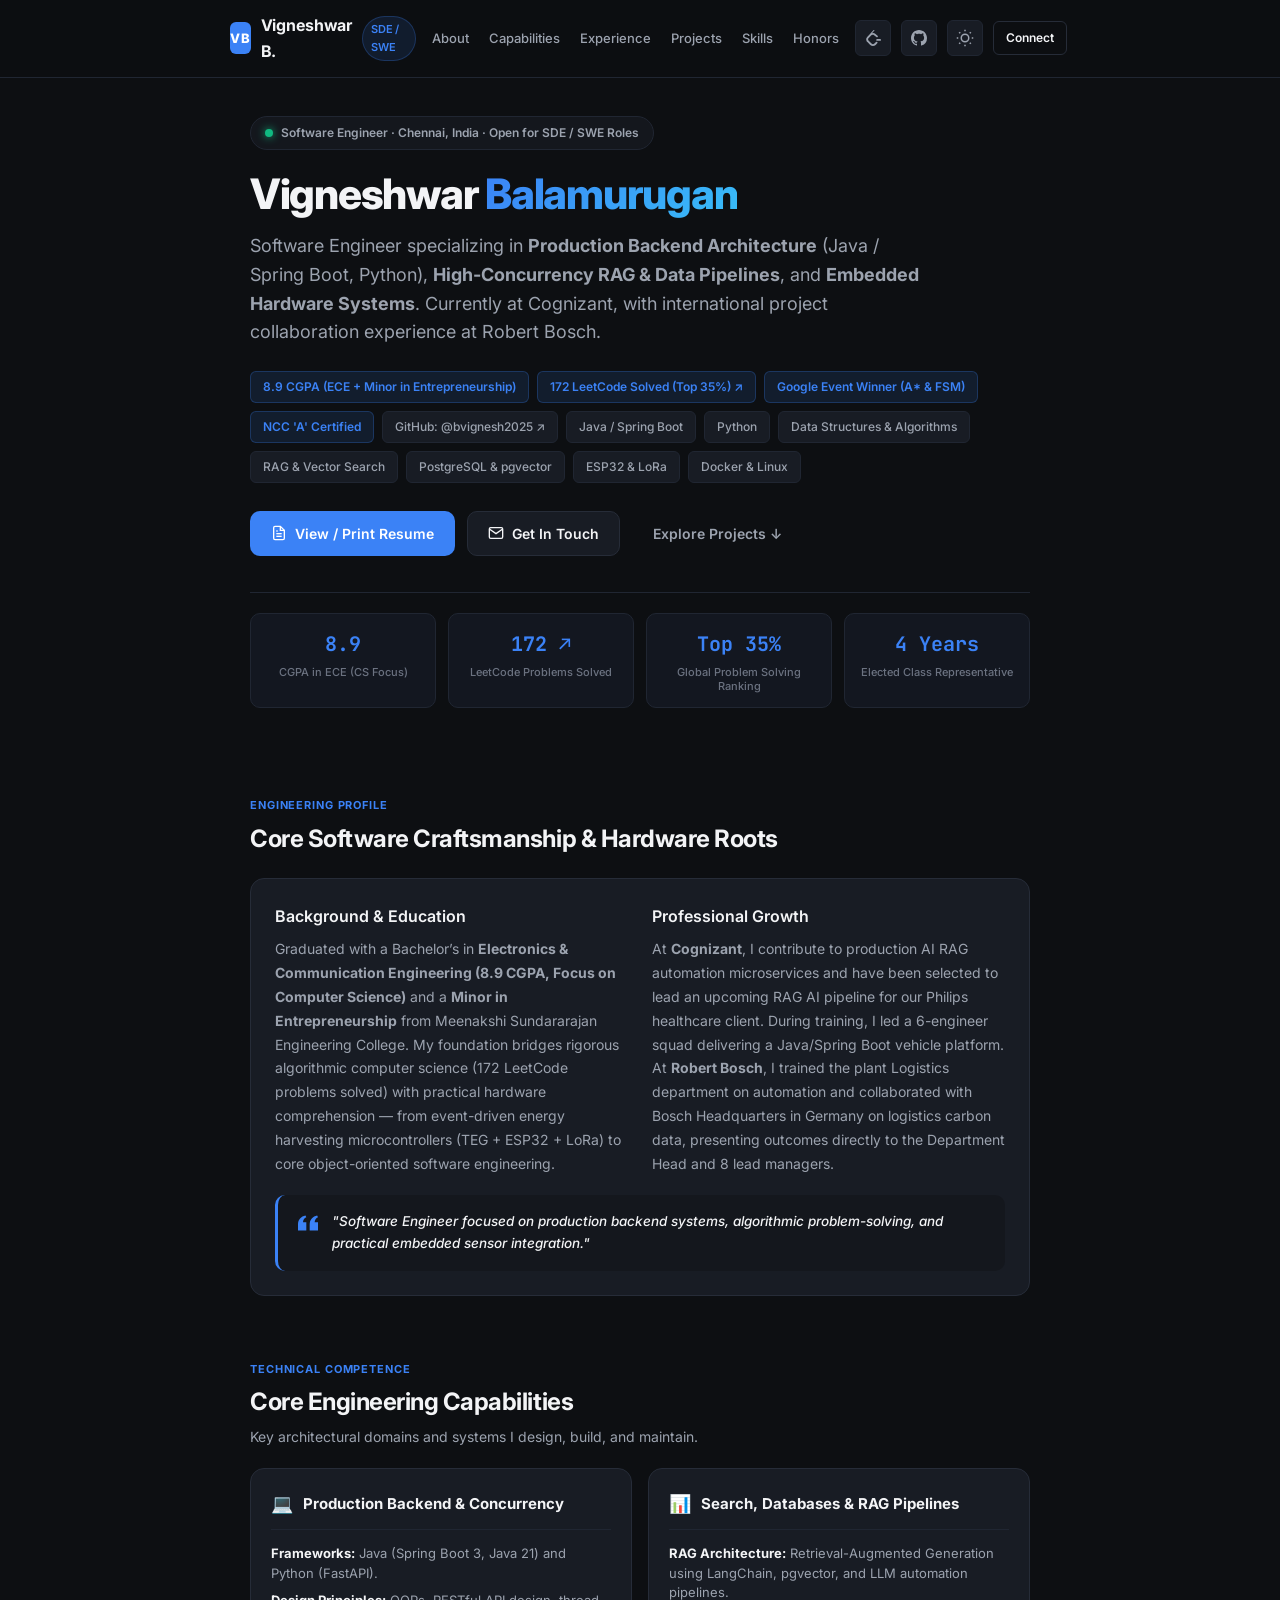
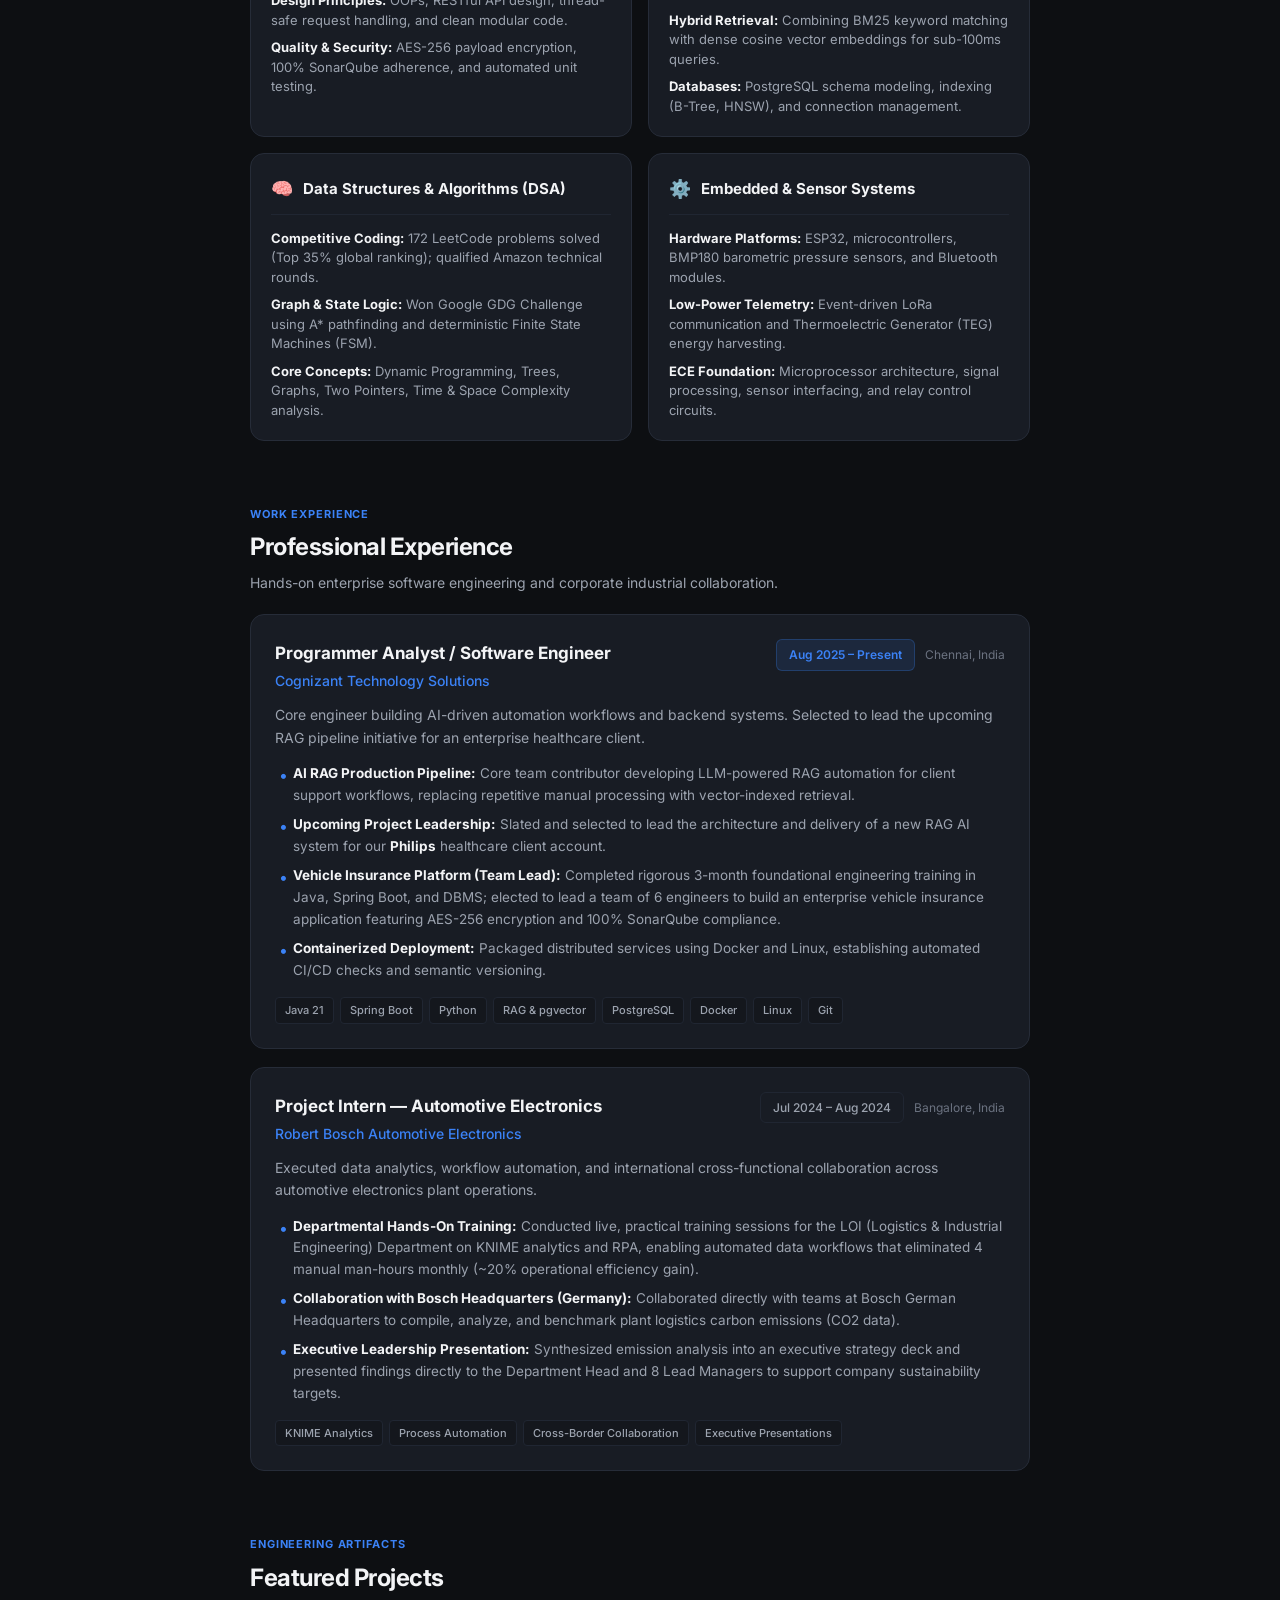
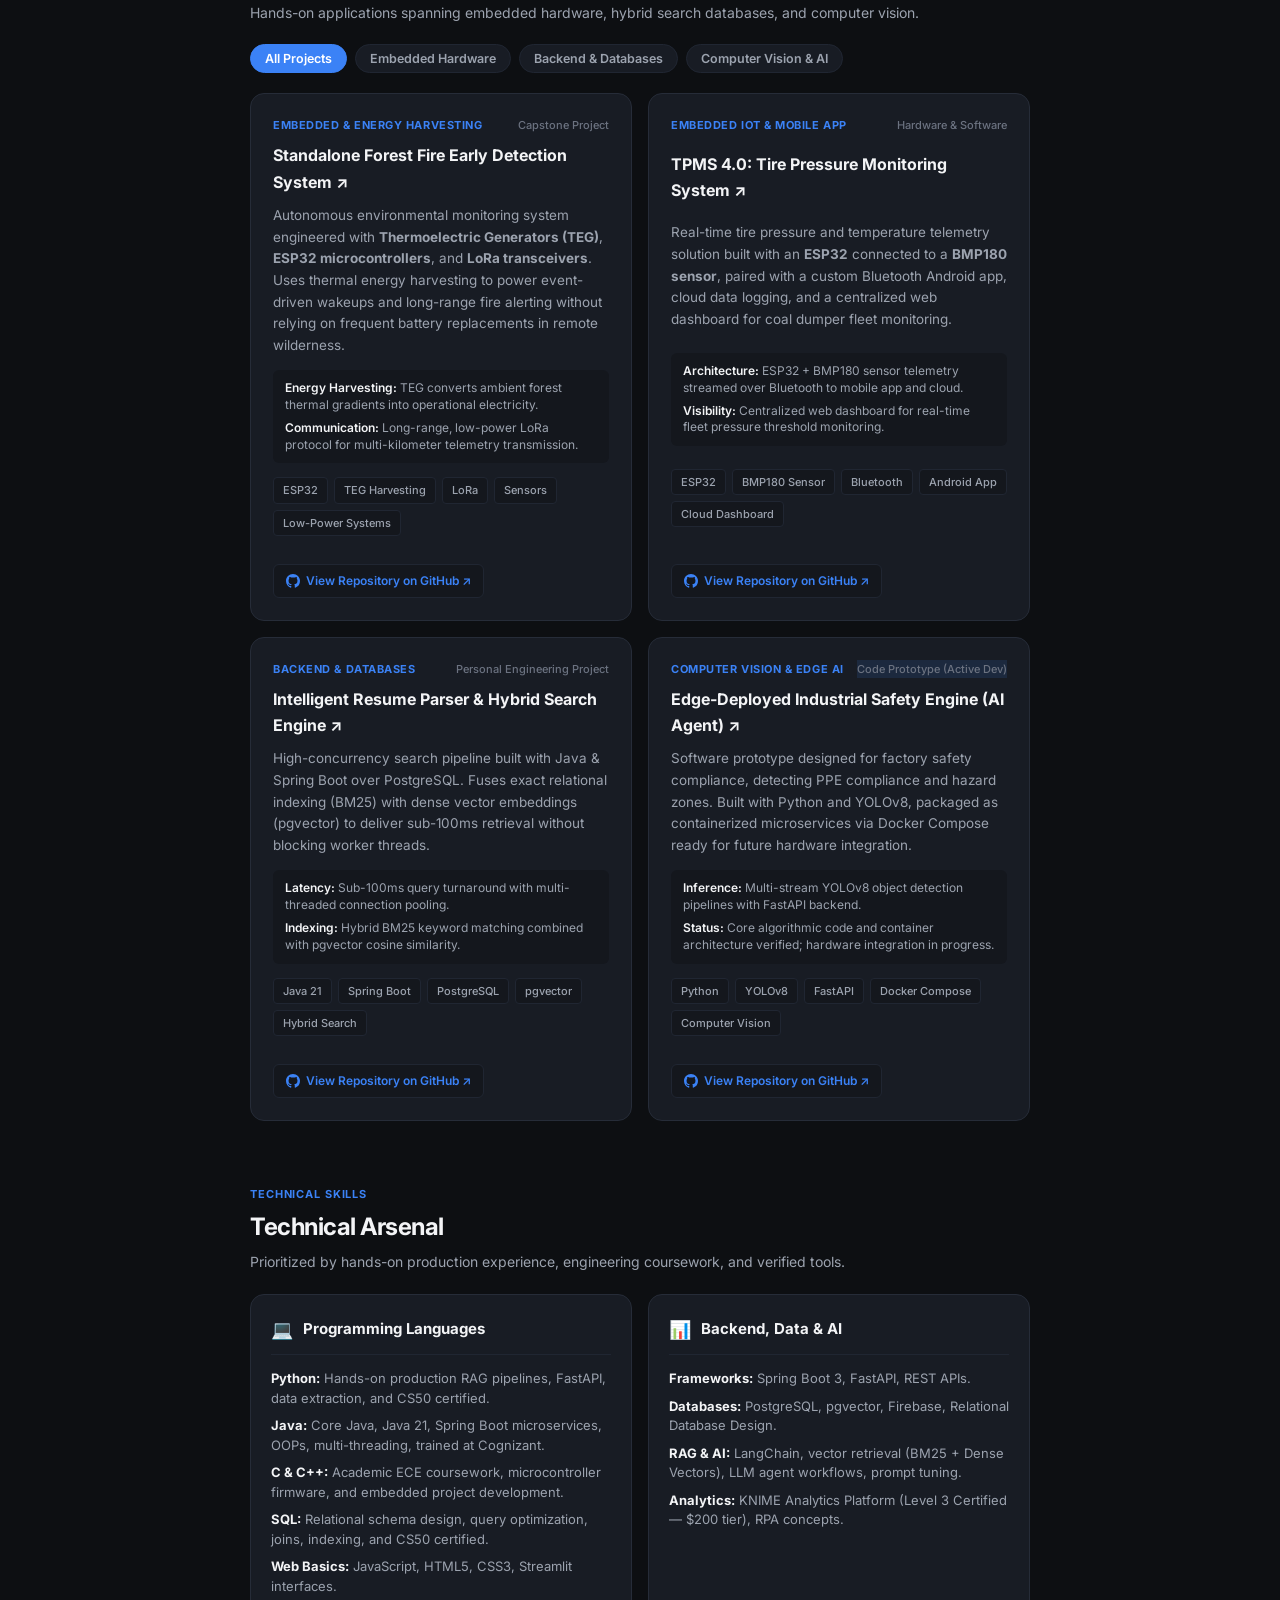
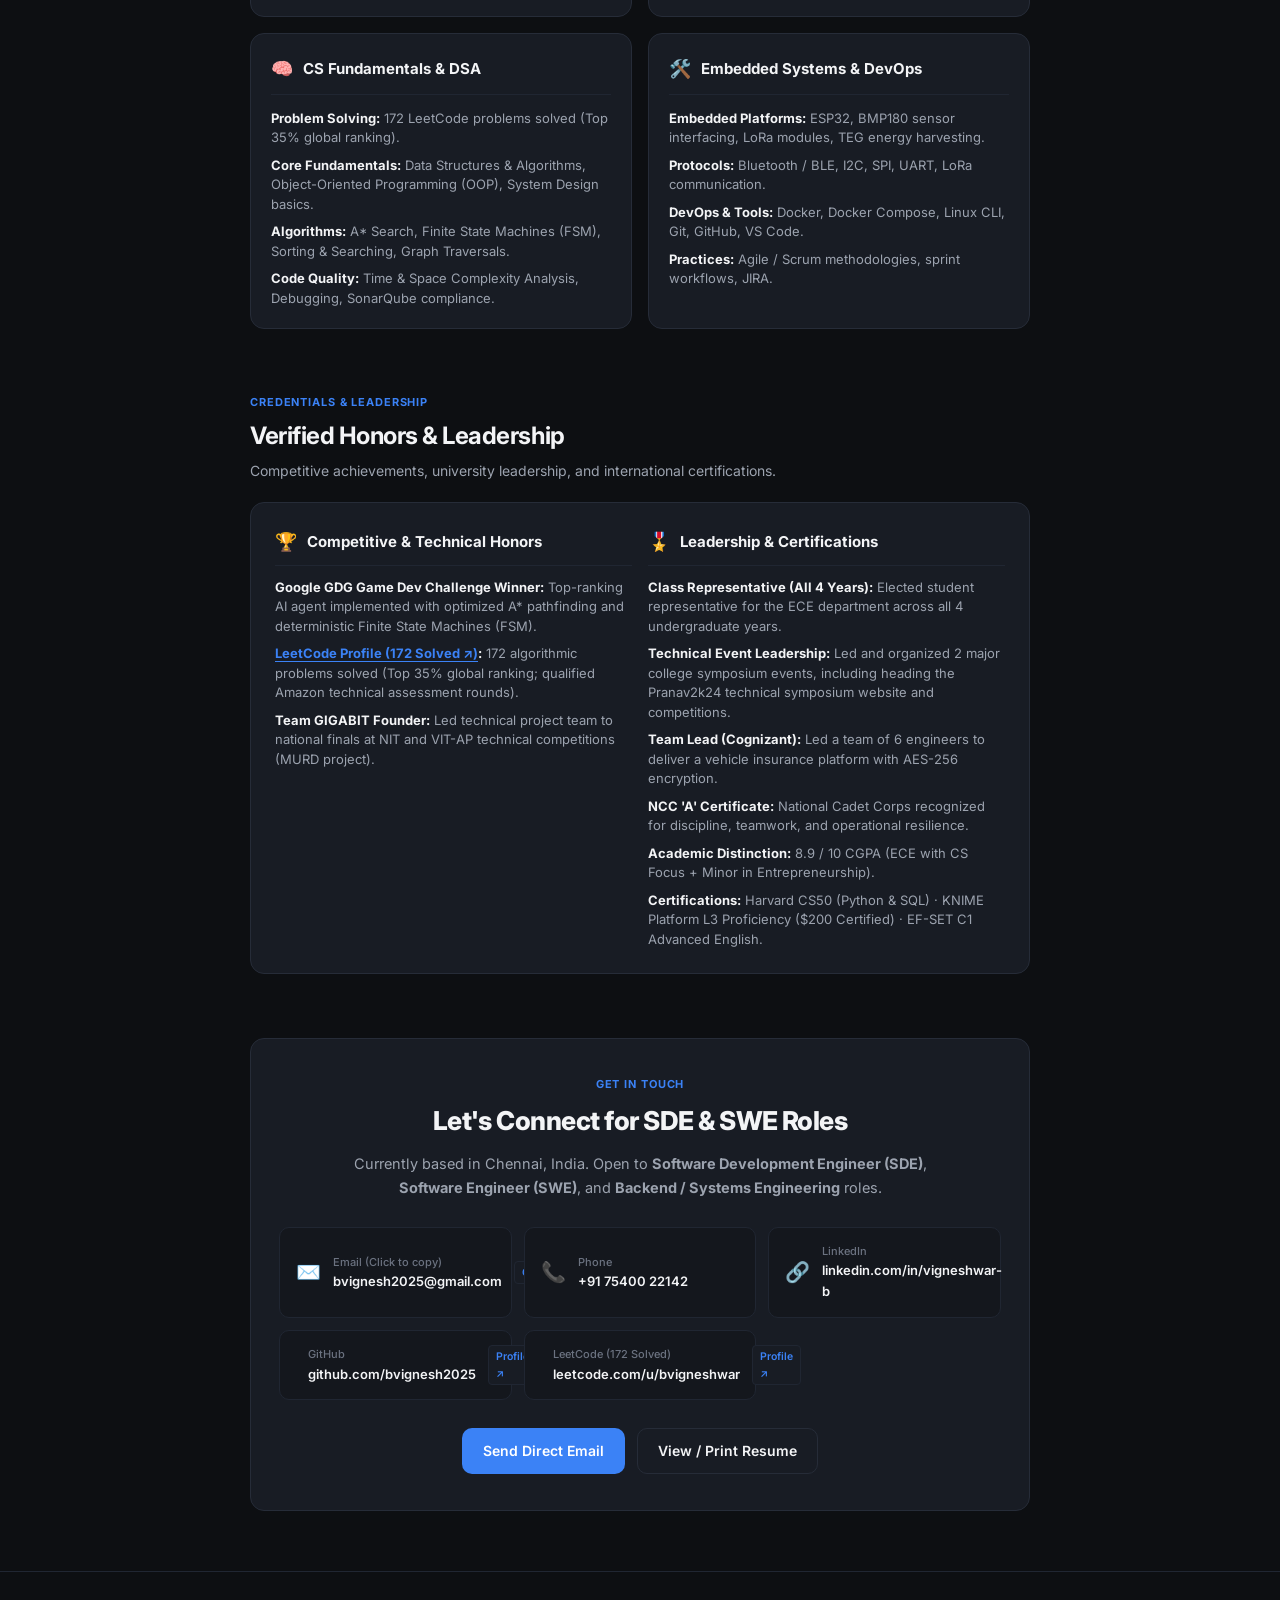
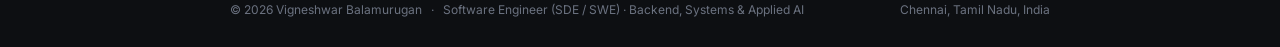
==== commit 447ca28e: "fixed fonts" ====
--- a/index.html
+++ b/index.html
@@ -110,12 +110,12 @@
         <div class="badge-group">
           <span class="badge badge-accent">8.9 CGPA (ECE + Minor in Entrepreneurship)</span>
           <a href="https://leetcode.com/u/bvigneshwar/" target="_blank" rel="noopener noreferrer" class="badge badge-accent" style="text-decoration:none;display:inline-flex;align-items:center;gap:4px;">
-            <span>⚡ 172 LeetCode Solved (Top 35%) ↗</span>
+            <span> 172 LeetCode Solved (Top 35%) ↗</span>
           </a>
           <span class="badge badge-accent">Google Event Winner (A* & FSM)</span>
           <span class="badge badge-accent">NCC 'A' Certified</span>
           <a href="https://github.com/bvignesh2025" target="_blank" rel="noopener noreferrer" class="badge" style="text-decoration:none;display:inline-flex;align-items:center;gap:4px;">
-            <span>🐙 GitHub: @bvignesh2025 ↗</span>
+            <span> GitHub: @bvignesh2025 ↗</span>
           </a>
           <span class="badge">Java / Spring Boot</span>
           <span class="badge">Python</span>
@@ -721,7 +721,7 @@
 
             <!-- GitHub Profile -->
             <a href="https://github.com/bvignesh2025" target="_blank" rel="noopener noreferrer" class="contact-method-item">
-              <span class="method-icon">🐙</span>
+              <span class="method-icon"></span>
               <div class="method-details">
                 <span class="method-label">GitHub</span>
                 <span class="method-value">github.com/bvignesh2025</span>
@@ -731,7 +731,7 @@
 
             <!-- LeetCode Profile -->
             <a href="https://leetcode.com/u/bvigneshwar/" target="_blank" rel="noopener noreferrer" class="contact-method-item">
-              <span class="method-icon">⚡</span>
+              <span class="method-icon"></span>
               <div class="method-details">
                 <span class="method-label">LeetCode (172 Solved)</span>
                 <span class="method-value">leetcode.com/u/bvigneshwar</span>
